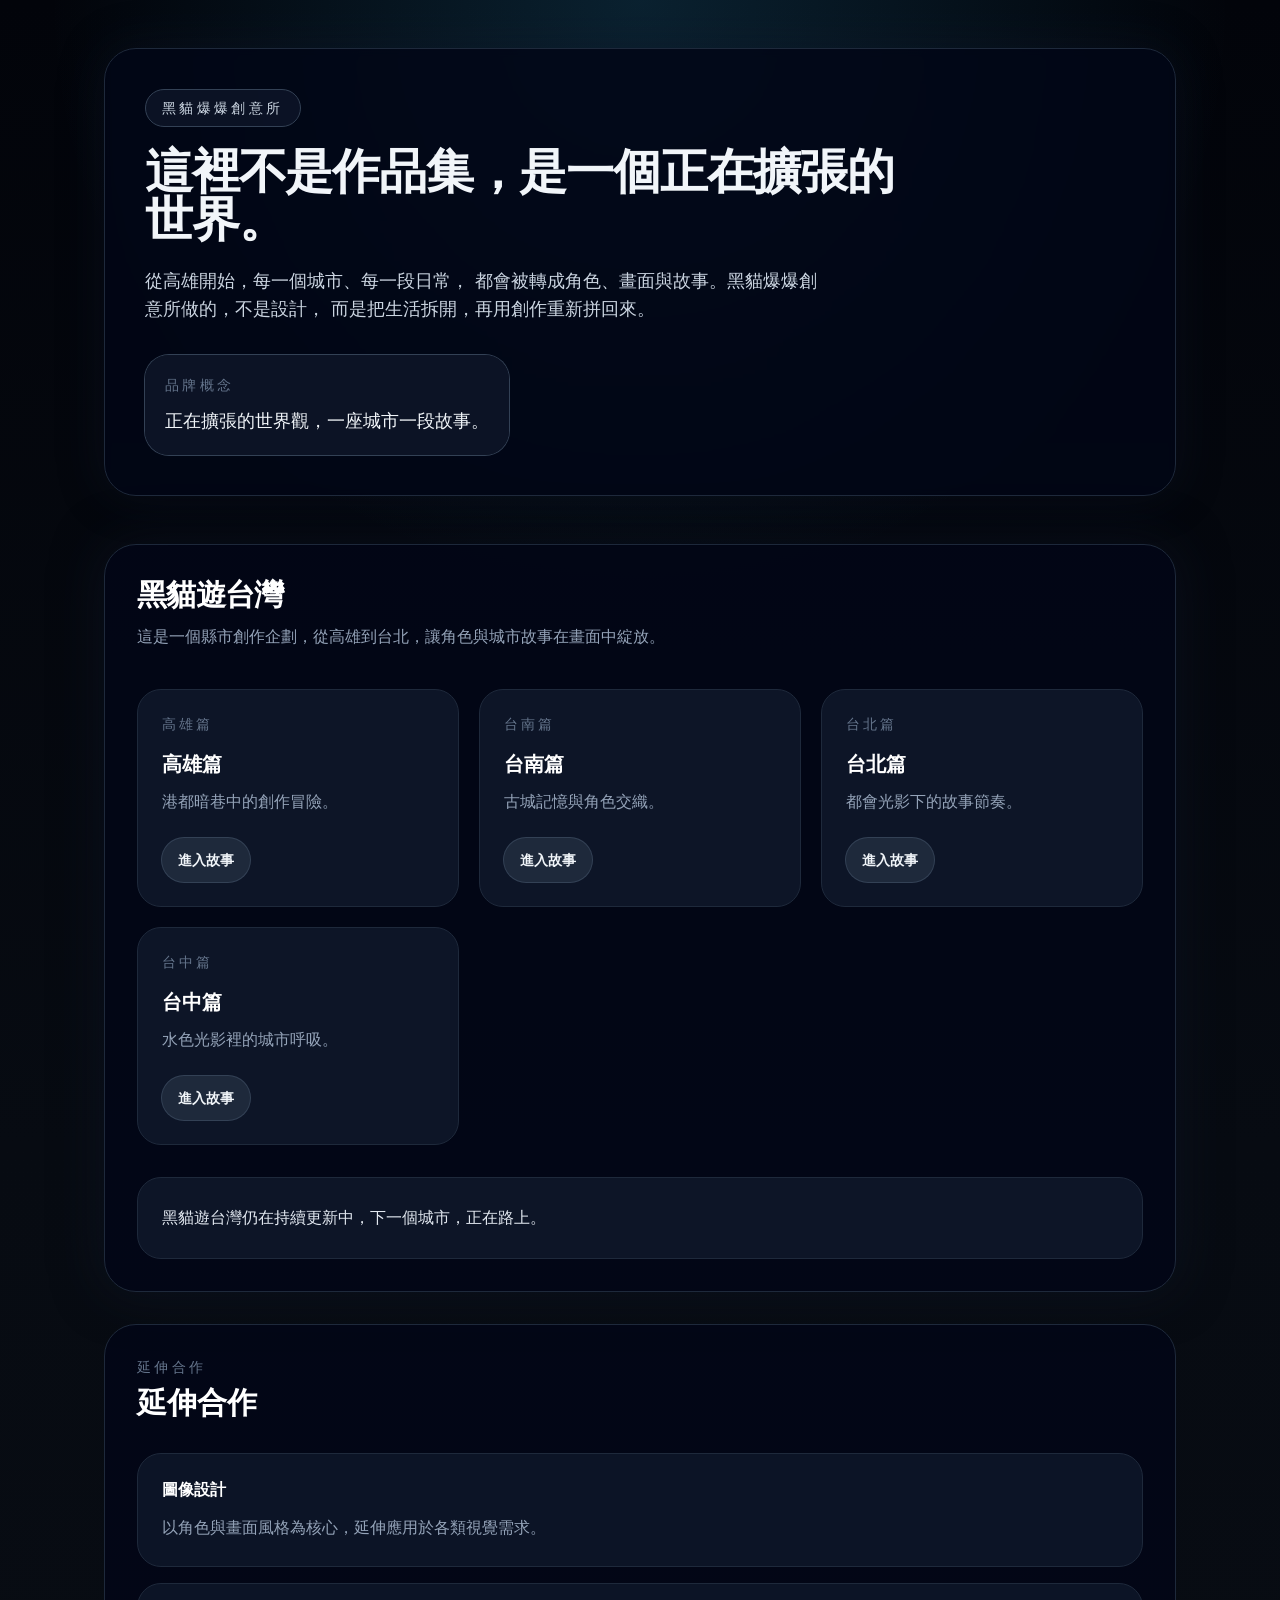
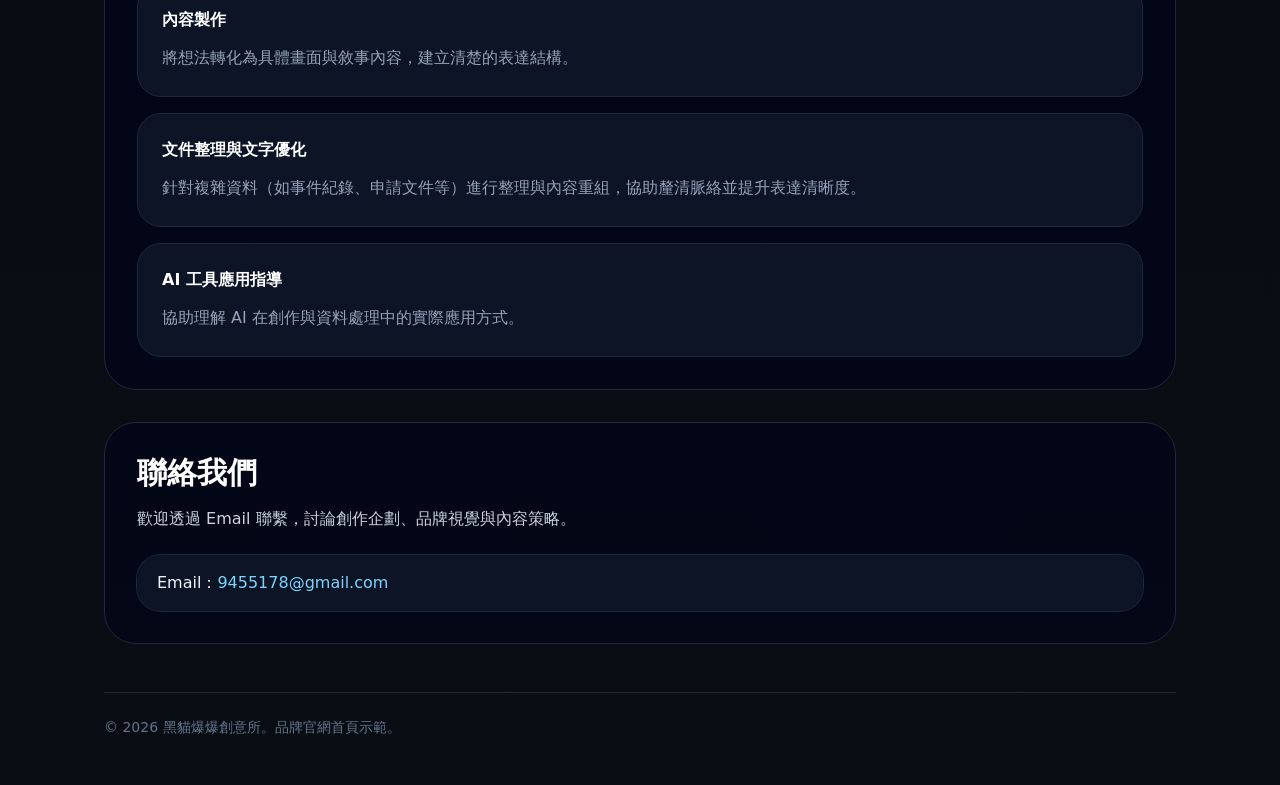
==== index.html @ b93a7f04 "Add files via upload" ====
<!DOCTYPE html><html lang="zh-Hant"><head><meta charSet="utf-8"/><meta name="viewport" content="width=device-width, initial-scale=1"/><link rel="stylesheet" href="/_next/static/chunks/0ufzuebz94l1w.css" data-precedence="next"/><link rel="preload" as="script" fetchPriority="low" href="/_next/static/chunks/16i90eio_ss7o.js"/><script src="/_next/static/chunks/0dgq26a5_oy.a.js" async=""></script><script src="/_next/static/chunks/10~x95jhs6ns3.js" async=""></script><script src="/_next/static/chunks/0174xh3wfsjm1.js" async=""></script><script src="/_next/static/chunks/turbopack-0we3o9y61aled.js" async=""></script><script src="/_next/static/chunks/01xlw8hd842-c.js" async=""></script><script src="/_next/static/chunks/0d3shmwh5_nmn.js" async=""></script><title>黑貓爆爆創意所 官網</title><meta name="description" content="黑貓爆爆創意所品牌首頁，專注創作、角色、故事與城市內容。"/><script src="/_next/static/chunks/03~yq9q893hmn.js" noModule=""></script></head><body><div hidden=""><!--$--><!--/$--></div><main class="min-h-screen bg-[radial-gradient(circle_at_top,_rgba(56,189,248,0.16),_transparent_24%),_linear-gradient(180deg,#02040a_0%,#070b12_48%,#090d14_100%)] text-slate-100"><div class="mx-auto max-w-6xl px-6 py-12 sm:px-8 lg:px-10"><header class="rounded-[2rem] border border-slate-800 bg-slate-950/85 p-10 shadow-glow shadow-slate-900/40 backdrop-blur-sm"><div class="max-w-3xl"><p class="mb-5 inline-flex rounded-full border border-slate-700 bg-slate-900/75 px-4 py-2 text-sm uppercase tracking-[0.24em] text-slate-300">黑貓爆爆創意所</p><h1 class="text-4xl font-semibold tracking-tight text-slate-100 sm:text-5xl">這裡不是作品集，是一個正在擴張的世界。</h1><p class="mt-6 max-w-2xl text-slate-300 leading-8 sm:text-lg">從高雄開始，每一個城市、每一段日常， 都會被轉成角色、畫面與故事。黑貓爆爆創意所做的，不是設計， 而是把生活拆開，再用創作重新拼回來。</p><div class="mt-8 flex flex-col gap-4 sm:flex-row sm:items-center"><div class="rounded-3xl bg-slate-900/80 p-5 ring-1 ring-slate-700"><p class="text-sm uppercase tracking-[0.24em] text-slate-500">品牌概念</p><p class="mt-3 text-slate-100 text-lg">正在擴張的世界觀，一座城市一段故事。</p></div></div></div></header><section class="mt-12 space-y-8"><div class="rounded-[2rem] border border-slate-800 bg-slate-950/80 p-8 shadow-[0_0_50px_rgba(15,23,42,0.5)]"><div class="flex flex-col gap-4 sm:flex-row sm:items-end sm:justify-between"><div><h2 class="text-3xl font-semibold tracking-tight text-white">黑貓遊台灣</h2><p class="mt-3 max-w-2xl text-slate-400">這是一個縣市創作企劃，從高雄到台北，讓角色與城市故事在畫面中綻放。</p></div></div><div class="mt-10 grid gap-5 md:grid-cols-3"><article class="rounded-3xl border border-slate-800 bg-slate-900/90 p-6 transition hover:border-sky-400/40 hover:bg-slate-900"><p class="text-sm uppercase tracking-[0.2em] text-slate-500">高雄篇</p><h3 class="mt-4 text-xl font-semibold text-white">高雄篇</h3><p class="mt-3 text-slate-400">港都暗巷中的創作冒險。</p><a href="/city/kaohsiung" class="mt-6 inline-flex rounded-full bg-slate-800 px-4 py-3 text-sm font-semibold text-slate-100 ring-1 ring-slate-700 transition hover:bg-slate-700 hover:text-white">進入故事</a></article><article class="rounded-3xl border border-slate-800 bg-slate-900/90 p-6 transition hover:border-sky-400/40 hover:bg-slate-900"><p class="text-sm uppercase tracking-[0.2em] text-slate-500">台南篇</p><h3 class="mt-4 text-xl font-semibold text-white">台南篇</h3><p class="mt-3 text-slate-400">古城記憶與角色交織。</p><a href="/city/tainan" class="mt-6 inline-flex rounded-full bg-slate-800 px-4 py-3 text-sm font-semibold text-slate-100 ring-1 ring-slate-700 transition hover:bg-slate-700 hover:text-white">進入故事</a></article><article class="rounded-3xl border border-slate-800 bg-slate-900/90 p-6 transition hover:border-sky-400/40 hover:bg-slate-900"><p class="text-sm uppercase tracking-[0.2em] text-slate-500">台北篇</p><h3 class="mt-4 text-xl font-semibold text-white">台北篇</h3><p class="mt-3 text-slate-400">都會光影下的故事節奏。</p><a href="/city/taipei" class="mt-6 inline-flex rounded-full bg-slate-800 px-4 py-3 text-sm font-semibold text-slate-100 ring-1 ring-slate-700 transition hover:bg-slate-700 hover:text-white">進入故事</a></article><article class="rounded-3xl border border-slate-800 bg-slate-900/90 p-6 transition hover:border-sky-400/40 hover:bg-slate-900"><p class="text-sm uppercase tracking-[0.2em] text-slate-500">台中篇</p><h3 class="mt-4 text-xl font-semibold text-white">台中篇</h3><p class="mt-3 text-slate-400">水色光影裡的城市呼吸。</p><a href="/city/taichung" class="mt-6 inline-flex rounded-full bg-slate-800 px-4 py-3 text-sm font-semibold text-slate-100 ring-1 ring-slate-700 transition hover:bg-slate-700 hover:text-white">進入故事</a></article></div><div class="mt-8 rounded-3xl border border-slate-800 bg-slate-900/90 p-6 text-slate-200"><p class="text-base leading-8">黑貓遊台灣仍在持續更新中，下一個城市，正在路上。</p></div></div><div class="rounded-[2rem] border border-slate-800 bg-slate-950/80 p-8"><div class="flex flex-col gap-5 sm:flex-row sm:items-center sm:justify-between"><div><p class="text-sm uppercase tracking-[0.24em] text-slate-500">延伸合作</p><h2 class="mt-2 text-3xl font-semibold text-white">延伸合作</h2></div></div><div class="mt-8 grid gap-4"><div class="rounded-3xl border border-slate-800 bg-slate-900/85 p-6 text-slate-200"><p class="font-semibold text-white">圖像設計</p><p class="mt-3 text-slate-400 leading-7">以角色與畫面風格為核心，延伸應用於各類視覺需求。</p></div><div class="rounded-3xl border border-slate-800 bg-slate-900/85 p-6 text-slate-200"><p class="font-semibold text-white">內容製作</p><p class="mt-3 text-slate-400 leading-7">將想法轉化為具體畫面與敘事內容，建立清楚的表達結構。</p></div><div class="rounded-3xl border border-slate-800 bg-slate-900/85 p-6 text-slate-200"><p class="font-semibold text-white">文件整理與文字優化</p><p class="mt-3 text-slate-400 leading-7">針對複雜資料（如事件紀錄、申請文件等）進行整理與內容重組，協助釐清脈絡並提升表達清晰度。</p></div><div class="rounded-3xl border border-slate-800 bg-slate-900/85 p-6 text-slate-200"><p class="font-semibold text-white">AI 工具應用指導</p><p class="mt-3 text-slate-400 leading-7">協助理解 AI 在創作與資料處理中的實際應用方式。</p></div></div></div><section class="rounded-[2rem] border border-slate-800 bg-slate-950/80 p-8"><h2 class="text-3xl font-semibold text-white">聯絡我們</h2><p class="mt-4 max-w-2xl text-slate-300">歡迎透過 Email 聯繫，討論創作企劃、品牌視覺與內容策略。</p><p class="mt-6 rounded-3xl bg-slate-900/85 px-5 py-4 text-slate-100 ring-1 ring-slate-800">Email：<a href="mailto:9455178@gmail.com" class="text-sky-300 hover:text-sky-200">9455178@gmail.com</a></p></section></section><footer class="mt-12 border-t border-slate-800 pt-6 text-sm text-slate-500">© 2026 黑貓爆爆創意所。品牌官網首頁示範。</footer></div></main><!--$--><!--/$--><script src="/_next/static/chunks/16i90eio_ss7o.js" id="_R_" async=""></script><script>(self.__next_f=self.__next_f||[]).push([0])</script><script>self.__next_f.push([1,"1:\"$Sreact.fragment\"\n2:I[39756,[\"/_next/static/chunks/01xlw8hd842-c.js\",\"/_next/static/chunks/0d3shmwh5_nmn.js\"],\"default\"]\n3:I[37457,[\"/_next/static/chunks/01xlw8hd842-c.js\",\"/_next/static/chunks/0d3shmwh5_nmn.js\"],\"default\"]\ne:I[68027,[\"/_next/static/chunks/01xlw8hd842-c.js\",\"/_next/static/chunks/0d3shmwh5_nmn.js\"],\"default\",1]\n:HL[\"/_next/static/chunks/0ufzuebz94l1w.css\",\"style\"]\n"])</script><script>self.__next_f.push([1,"0:{\"P\":null,\"c\":[\"\",\"\"],\"q\":\"\",\"i\":false,\"f\":[[[\"\",{\"children\":[\"__PAGE__\",{}]},\"$undefined\",\"$undefined\",16],[[\"$\",\"$1\",\"c\",{\"children\":[[[\"$\",\"link\",\"0\",{\"rel\":\"stylesheet\",\"href\":\"/_next/static/chunks/0ufzuebz94l1w.css\",\"precedence\":\"next\",\"crossOrigin\":\"$undefined\",\"nonce\":\"$undefined\"}],[\"$\",\"script\",\"script-0\",{\"src\":\"/_next/static/chunks/01xlw8hd842-c.js\",\"async\":true,\"nonce\":\"$undefined\"}],[\"$\",\"script\",\"script-1\",{\"src\":\"/_next/static/chunks/0d3shmwh5_nmn.js\",\"async\":true,\"nonce\":\"$undefined\"}]],[\"$\",\"html\",null,{\"lang\":\"zh-Hant\",\"children\":[\"$\",\"body\",null,{\"children\":[\"$\",\"$L2\",null,{\"parallelRouterKey\":\"children\",\"error\":\"$undefined\",\"errorStyles\":\"$undefined\",\"errorScripts\":\"$undefined\",\"template\":[\"$\",\"$L3\",null,{}],\"templateStyles\":\"$undefined\",\"templateScripts\":\"$undefined\",\"notFound\":[[[\"$\",\"title\",null,{\"children\":\"404: This page could not be found.\"}],[\"$\",\"div\",null,{\"style\":{\"fontFamily\":\"system-ui,\\\"Segoe UI\\\",Roboto,Helvetica,Arial,sans-serif,\\\"Apple Color Emoji\\\",\\\"Segoe UI Emoji\\\"\",\"height\":\"100vh\",\"textAlign\":\"center\",\"display\":\"flex\",\"flexDirection\":\"column\",\"alignItems\":\"center\",\"justifyContent\":\"center\"},\"children\":[\"$\",\"div\",null,{\"children\":[[\"$\",\"style\",null,{\"dangerouslySetInnerHTML\":{\"__html\":\"body{color:#000;background:#fff;margin:0}.next-error-h1{border-right:1px solid rgba(0,0,0,.3)}@media (prefers-color-scheme:dark){body{color:#fff;background:#000}.next-error-h1{border-right:1px solid rgba(255,255,255,.3)}}\"}}],[\"$\",\"h1\",null,{\"className\":\"next-error-h1\",\"style\":{\"display\":\"inline-block\",\"margin\":\"0 20px 0 0\",\"padding\":\"0 23px 0 0\",\"fontSize\":24,\"fontWeight\":500,\"verticalAlign\":\"top\",\"lineHeight\":\"49px\"},\"children\":404}],[\"$\",\"div\",null,{\"style\":{\"display\":\"inline-block\"},\"children\":[\"$\",\"h2\",null,{\"style\":{\"fontSize\":14,\"fontWeight\":400,\"lineHeight\":\"49px\",\"margin\":0},\"children\":\"This page could not be found.\"}]}]]}]}]],[]],\"forbidden\":\"$undefined\",\"unauthorized\":\"$undefined\"}]}]}]]}],{\"children\":[[\"$\",\"$1\",\"c\",{\"children\":[[\"$\",\"main\",null,{\"className\":\"min-h-screen bg-[radial-gradient(circle_at_top,_rgba(56,189,248,0.16),_transparent_24%),_linear-gradient(180deg,#02040a_0%,#070b12_48%,#090d14_100%)] text-slate-100\",\"children\":[\"$\",\"div\",null,{\"className\":\"mx-auto max-w-6xl px-6 py-12 sm:px-8 lg:px-10\",\"children\":[[\"$\",\"header\",null,{\"className\":\"rounded-[2rem] border border-slate-800 bg-slate-950/85 p-10 shadow-glow shadow-slate-900/40 backdrop-blur-sm\",\"children\":[\"$\",\"div\",null,{\"className\":\"max-w-3xl\",\"children\":[[\"$\",\"p\",null,{\"className\":\"mb-5 inline-flex rounded-full border border-slate-700 bg-slate-900/75 px-4 py-2 text-sm uppercase tracking-[0.24em] text-slate-300\",\"children\":\"黑貓爆爆創意所\"}],[\"$\",\"h1\",null,{\"className\":\"text-4xl font-semibold tracking-tight text-slate-100 sm:text-5xl\",\"children\":\"這裡不是作品集，是一個正在擴張的世界。\"}],[\"$\",\"p\",null,{\"className\":\"mt-6 max-w-2xl text-slate-300 leading-8 sm:text-lg\",\"children\":\"從高雄開始，每一個城市、每一段日常， 都會被轉成角色、畫面與故事。黑貓爆爆創意所做的，不是設計， 而是把生活拆開，再用創作重新拼回來。\"}],[\"$\",\"div\",null,{\"className\":\"mt-8 flex flex-col gap-4 sm:flex-row sm:items-center\",\"children\":[\"$\",\"div\",null,{\"className\":\"rounded-3xl bg-slate-900/80 p-5 ring-1 ring-slate-700\",\"children\":[[\"$\",\"p\",null,{\"className\":\"text-sm uppercase tracking-[0.24em] text-slate-500\",\"children\":\"品牌概念\"}],[\"$\",\"p\",null,{\"className\":\"mt-3 text-slate-100 text-lg\",\"children\":\"正在擴張的世界觀，一座城市一段故事。\"}]]}]}]]}]}],[\"$\",\"section\",null,{\"className\":\"mt-12 space-y-8\",\"children\":[[\"$\",\"div\",null,{\"className\":\"rounded-[2rem] border border-slate-800 bg-slate-950/80 p-8 shadow-[0_0_50px_rgba(15,23,42,0.5)]\",\"children\":[[\"$\",\"div\",null,{\"className\":\"flex flex-col gap-4 sm:flex-row sm:items-end sm:justify-between\",\"children\":[\"$\",\"div\",null,{\"children\":[[\"$\",\"h2\",null,{\"className\":\"text-3xl font-semibold tracking-tight text-white\",\"children\":\"黑貓遊台灣\"}],[\"$\",\"p\",null,{\"className\":\"mt-3 max-w-2xl text-slate-400\",\"children\":\"這是一個縣市創作企劃，從高雄到台北，讓角色與城市故事在畫面中綻放。\"}]]}]}],[\"$\",\"div\",null,{\"className\":\"mt-10 grid gap-5 md:grid-cols-3\",\"children\":[[\"$\",\"article\",\"高雄篇\",{\"className\":\"rounded-3xl border border-slate-800 bg-slate-900/90 p-6 transition hover:border-sky-400/40 hover:bg-slate-900\",\"children\":[[\"$\",\"p\",null,{\"className\":\"text-sm uppercase tracking-[0.2em] text-slate-500\",\"children\":\"高雄篇\"}],[\"$\",\"h3\",null,{\"className\":\"mt-4 text-xl font-semibold text-white\",\"children\":\"高雄篇\"}],[\"$\",\"p\",null,{\"className\":\"mt-3 text-slate-400\",\"children\":\"港都暗巷中的創作冒險。\"}],\"$L4\"]}],\"$L5\",\"$L6\",\"$L7\"]}],\"$L8\"]}],\"$L9\",\"$La\"]}],\"$Lb\"]}]}],null,\"$Lc\"]}],{},null,false,null]},null,false,null],\"$Ld\",false]],\"m\":\"$undefined\",\"G\":[\"$e\",[\"$Lf\"]],\"S\":true,\"h\":null,\"s\":\"$undefined\",\"l\":\"$undefined\",\"p\":\"$undefined\",\"d\":\"$undefined\",\"b\":\"AlTSBiGaIXcFZ89Tr7Q_d\"}\n"])</script><script>self.__next_f.push([1,"10:I[97367,[\"/_next/static/chunks/01xlw8hd842-c.js\",\"/_next/static/chunks/0d3shmwh5_nmn.js\"],\"OutletBoundary\"]\n11:\"$Sreact.suspense\"\n13:I[97367,[\"/_next/static/chunks/01xlw8hd842-c.js\",\"/_next/static/chunks/0d3shmwh5_nmn.js\"],\"ViewportBoundary\"]\n15:I[97367,[\"/_next/static/chunks/01xlw8hd842-c.js\",\"/_next/static/chunks/0d3shmwh5_nmn.js\"],\"MetadataBoundary\"]\n4:[\"$\",\"a\",null,{\"href\":\"/city/kaohsiung\",\"className\":\"mt-6 inline-flex rounded-full bg-slate-800 px-4 py-3 text-sm font-semibold text-slate-100 ring-1 ring-slate-700 transition hover:bg-slate-700 hover:text-white\",\"children\":\"進入故事\"}]\n5:[\"$\",\"article\",\"台南篇\",{\"className\":\"rounded-3xl border border-slate-800 bg-slate-900/90 p-6 transition hover:border-sky-400/40 hover:bg-slate-900\",\"children\":[[\"$\",\"p\",null,{\"className\":\"text-sm uppercase tracking-[0.2em] text-slate-500\",\"children\":\"台南篇\"}],[\"$\",\"h3\",null,{\"className\":\"mt-4 text-xl font-semibold text-white\",\"children\":\"台南篇\"}],[\"$\",\"p\",null,{\"className\":\"mt-3 text-slate-400\",\"children\":\"古城記憶與角色交織。\"}],[\"$\",\"a\",null,{\"href\":\"/city/tainan\",\"className\":\"mt-6 inline-flex rounded-full bg-slate-800 px-4 py-3 text-sm font-semibold text-slate-100 ring-1 ring-slate-700 transition hover:bg-slate-700 hover:text-white\",\"children\":\"進入故事\"}]]}]\n6:[\"$\",\"article\",\"台北篇\",{\"className\":\"rounded-3xl border border-slate-800 bg-slate-900/90 p-6 transition hover:border-sky-400/40 hover:bg-slate-900\",\"children\":[[\"$\",\"p\",null,{\"className\":\"text-sm uppercase tracking-[0.2em] text-slate-500\",\"children\":\"台北篇\"}],[\"$\",\"h3\",null,{\"className\":\"mt-4 text-xl font-semibold text-white\",\"children\":\"台北篇\"}],[\"$\",\"p\",null,{\"className\":\"mt-3 text-slate-400\",\"children\":\"都會光影下的故事節奏。\"}],[\"$\",\"a\",null,{\"href\":\"/city/taipei\",\"className\":\"mt-6 inline-flex rounded-full bg-slate-800 px-4 py-3 text-sm font-semibold text-slate-100 ring-1 ring-slate-700 transition hover:bg-slate-700 hover:text-white\",\"children\":\"進入故事\"}]]}]\n7:[\"$\",\"article\",\"台中篇\",{\"className\":\"rounded-3xl border border-slate-800 bg-slate-900/90 p-6 transition hover:border-sky-400/40 hover:bg-slate-900\",\"children\":[[\"$\",\"p\",null,{\"className\":\"text-sm uppercase tracking-[0.2em] text-slate-500\",\"children\":\"台中篇\"}],[\"$\",\"h3\",null,{\"className\":\"mt-4 text-xl font-semibold text-white\",\"children\":\"台中篇\"}],[\"$\",\"p\",null,{\"className\":\"mt-3 text-slate-400\",\"children\":\"水色光影裡的城市呼吸。\"}],[\"$\",\"a\",null,{\"href\":\"/city/taichung\",\"className\":\"mt-6 inline-flex rounded-full bg-slate-800 px-4 py-3 text-sm font-semibold text-slate-100 ring-1 ring-slate-700 transition hover:bg-slate-700 hover:text-white\",\"children\":\"進入故事\"}]]}]\n8:[\"$\",\"div\",null,{\"className\":\"mt-8 rounded-3xl border border-slate-800 bg-slate-900/90 p-6 text-slate-200\",\"children\":[\"$\",\"p\",null,{\"className\":\"text-base leading-8\",\"children\":\"黑貓遊台灣仍在持續更新中，下一個城市，正在路上。\"}]}]\n"])</script><script>self.__next_f.push([1,"9:[\"$\",\"div\",null,{\"className\":\"rounded-[2rem] border border-slate-800 bg-slate-950/80 p-8\",\"children\":[[\"$\",\"div\",null,{\"className\":\"flex flex-col gap-5 sm:flex-row sm:items-center sm:justify-between\",\"children\":[\"$\",\"div\",null,{\"children\":[[\"$\",\"p\",null,{\"className\":\"text-sm uppercase tracking-[0.24em] text-slate-500\",\"children\":\"延伸合作\"}],[\"$\",\"h2\",null,{\"className\":\"mt-2 text-3xl font-semibold text-white\",\"children\":\"延伸合作\"}]]}]}],[\"$\",\"div\",null,{\"className\":\"mt-8 grid gap-4\",\"children\":[[\"$\",\"div\",null,{\"className\":\"rounded-3xl border border-slate-800 bg-slate-900/85 p-6 text-slate-200\",\"children\":[[\"$\",\"p\",null,{\"className\":\"font-semibold text-white\",\"children\":\"圖像設計\"}],[\"$\",\"p\",null,{\"className\":\"mt-3 text-slate-400 leading-7\",\"children\":\"以角色與畫面風格為核心，延伸應用於各類視覺需求。\"}]]}],[\"$\",\"div\",null,{\"className\":\"rounded-3xl border border-slate-800 bg-slate-900/85 p-6 text-slate-200\",\"children\":[[\"$\",\"p\",null,{\"className\":\"font-semibold text-white\",\"children\":\"內容製作\"}],[\"$\",\"p\",null,{\"className\":\"mt-3 text-slate-400 leading-7\",\"children\":\"將想法轉化為具體畫面與敘事內容，建立清楚的表達結構。\"}]]}],[\"$\",\"div\",null,{\"className\":\"rounded-3xl border border-slate-800 bg-slate-900/85 p-6 text-slate-200\",\"children\":[[\"$\",\"p\",null,{\"className\":\"font-semibold text-white\",\"children\":\"文件整理與文字優化\"}],[\"$\",\"p\",null,{\"className\":\"mt-3 text-slate-400 leading-7\",\"children\":\"針對複雜資料（如事件紀錄、申請文件等）進行整理與內容重組，協助釐清脈絡並提升表達清晰度。\"}]]}],[\"$\",\"div\",null,{\"className\":\"rounded-3xl border border-slate-800 bg-slate-900/85 p-6 text-slate-200\",\"children\":[[\"$\",\"p\",null,{\"className\":\"font-semibold text-white\",\"children\":\"AI 工具應用指導\"}],[\"$\",\"p\",null,{\"className\":\"mt-3 text-slate-400 leading-7\",\"children\":\"協助理解 AI 在創作與資料處理中的實際應用方式。\"}]]}]]}]]}]\n"])</script><script>self.__next_f.push([1,"a:[\"$\",\"section\",null,{\"className\":\"rounded-[2rem] border border-slate-800 bg-slate-950/80 p-8\",\"children\":[[\"$\",\"h2\",null,{\"className\":\"text-3xl font-semibold text-white\",\"children\":\"聯絡我們\"}],[\"$\",\"p\",null,{\"className\":\"mt-4 max-w-2xl text-slate-300\",\"children\":\"歡迎透過 Email 聯繫，討論創作企劃、品牌視覺與內容策略。\"}],[\"$\",\"p\",null,{\"className\":\"mt-6 rounded-3xl bg-slate-900/85 px-5 py-4 text-slate-100 ring-1 ring-slate-800\",\"children\":[\"Email：\",[\"$\",\"a\",null,{\"href\":\"mailto:9455178@gmail.com\",\"className\":\"text-sky-300 hover:text-sky-200\",\"children\":\"9455178@gmail.com\"}]]}]]}]\nb:[\"$\",\"footer\",null,{\"className\":\"mt-12 border-t border-slate-800 pt-6 text-sm text-slate-500\",\"children\":\"© 2026 黑貓爆爆創意所。品牌官網首頁示範。\"}]\nc:[\"$\",\"$L10\",null,{\"children\":[\"$\",\"$11\",null,{\"name\":\"Next.MetadataOutlet\",\"children\":\"$@12\"}]}]\nd:[\"$\",\"$1\",\"h\",{\"children\":[null,[\"$\",\"$L13\",null,{\"children\":\"$L14\"}],[\"$\",\"div\",null,{\"hidden\":true,\"children\":[\"$\",\"$L15\",null,{\"children\":[\"$\",\"$11\",null,{\"name\":\"Next.Metadata\",\"children\":\"$L16\"}]}]}],null]}]\nf:[\"$\",\"link\",\"0\",{\"rel\":\"stylesheet\",\"href\":\"/_next/static/chunks/0ufzuebz94l1w.css\",\"precedence\":\"next\",\"crossOrigin\":\"$undefined\",\"nonce\":\"$undefined\"}]\n"])</script><script>self.__next_f.push([1,"14:[[\"$\",\"meta\",\"0\",{\"charSet\":\"utf-8\"}],[\"$\",\"meta\",\"1\",{\"name\":\"viewport\",\"content\":\"width=device-width, initial-scale=1\"}]]\n"])</script><script>self.__next_f.push([1,"12:null\n16:[[\"$\",\"title\",\"0\",{\"children\":\"黑貓爆爆創意所 官網\"}],[\"$\",\"meta\",\"1\",{\"name\":\"description\",\"content\":\"黑貓爆爆創意所品牌首頁，專注創作、角色、故事與城市內容。\"}]]\n"])</script></body></html>
---- _next/static/chunks/0ufzuebz94l1w.css ----
*,:before,:after{box-sizing:border-box;border:0 solid #e5e7eb}:before,:after{--tw-content:""}html,:host{-webkit-text-size-adjust:100%;tab-size:4;font-feature-settings:normal;font-variation-settings:normal;-webkit-tap-highlight-color:transparent;font-family:ui-sans-serif,system-ui,sans-serif,Apple Color Emoji,Segoe UI Emoji,Segoe UI Symbol,Noto Color Emoji;line-height:1.5}body{line-height:inherit;margin:0}hr{height:0;color:inherit;border-top-width:1px}abbr:where([title]){-webkit-text-decoration:underline dotted;text-decoration:underline dotted}h1,h2,h3,h4,h5,h6{font-size:inherit;font-weight:inherit}a{color:inherit;-webkit-text-decoration:inherit;text-decoration:inherit}b,strong{font-weight:bolder}code,kbd,samp,pre{font-feature-settings:normal;font-variation-settings:normal;font-family:ui-monospace,SFMono-Regular,Menlo,Monaco,Consolas,Liberation Mono,Courier New,monospace;font-size:1em}small{font-size:80%}sub,sup{vertical-align:baseline;font-size:75%;line-height:0;position:relative}sub{bottom:-.25em}sup{top:-.5em}table{text-indent:0;border-color:inherit;border-collapse:collapse}button,input,optgroup,select,textarea{font-feature-settings:inherit;font-variation-settings:inherit;font-family:inherit;font-size:100%;font-weight:inherit;line-height:inherit;letter-spacing:inherit;color:inherit;margin:0;padding:0}button,select{text-transform:none}button,input:where([type=button]),input:where([type=reset]),input:where([type=submit]){-webkit-appearance:button;background-color:#0000;background-image:none}:-moz-focusring{outline:auto}:-moz-ui-invalid{box-shadow:none}progress{vertical-align:baseline}::-webkit-inner-spin-button{height:auto}::-webkit-outer-spin-button{height:auto}[type=search]{-webkit-appearance:textfield;outline-offset:-2px}::-webkit-search-decoration{-webkit-appearance:none}::-webkit-file-upload-button{-webkit-appearance:button;font:inherit}summary{display:list-item}blockquote,dl,dd,h1,h2,h3,h4,h5,h6,hr,figure,p,pre{margin:0}fieldset{margin:0;padding:0}legend{padding:0}ol,ul,menu{margin:0;padding:0;list-style:none}dialog{padding:0}textarea{resize:vertical}input::-moz-placeholder{opacity:1;color:#9ca3af}textarea::-moz-placeholder{opacity:1;color:#9ca3af}input::placeholder,textarea::placeholder{opacity:1;color:#9ca3af}button,[role=button]{cursor:pointer}:disabled{cursor:default}img,svg,video,canvas,audio,iframe,embed,object{vertical-align:middle;display:block}img,video{max-width:100%;height:auto}[hidden]{display:none}*,:before,:after,::backdrop{--tw-border-spacing-x:0;--tw-border-spacing-y:0;--tw-translate-x:0;--tw-translate-y:0;--tw-rotate:0;--tw-skew-x:0;--tw-skew-y:0;--tw-scale-x:1;--tw-scale-y:1;--tw-pan-x: ;--tw-pan-y: ;--tw-pinch-zoom: ;--tw-scroll-snap-strictness:proximity;--tw-gradient-from-position: ;--tw-gradient-via-position: ;--tw-gradient-to-position: ;--tw-ordinal: ;--tw-slashed-zero: ;--tw-numeric-figure: ;--tw-numeric-spacing: ;--tw-numeric-fraction: ;--tw-ring-inset: ;--tw-ring-offset-width:0px;--tw-ring-offset-color:#fff;--tw-ring-color:#3b82f680;--tw-ring-offset-shadow:0 0 #0000;--tw-ring-shadow:0 0 #0000;--tw-shadow:0 0 #0000;--tw-shadow-colored:0 0 #0000;--tw-blur: ;--tw-brightness: ;--tw-contrast: ;--tw-grayscale: ;--tw-hue-rotate: ;--tw-invert: ;--tw-saturate: ;--tw-sepia: ;--tw-drop-shadow: ;--tw-backdrop-blur: ;--tw-backdrop-brightness: ;--tw-backdrop-contrast: ;--tw-backdrop-grayscale: ;--tw-backdrop-hue-rotate: ;--tw-backdrop-invert: ;--tw-backdrop-opacity: ;--tw-backdrop-saturate: ;--tw-backdrop-sepia: ;--tw-contain-size: ;--tw-contain-layout: ;--tw-contain-paint: ;--tw-contain-style: }.absolute{position:absolute}.relative{position:relative}.inset-0{inset:0}.order-2{order:2}.mx-auto{margin-left:auto;margin-right:auto}.mb-5{margin-bottom:1.25rem}.mt-10{margin-top:2.5rem}.mt-12{margin-top:3rem}.mt-2{margin-top:.5rem}.mt-3{margin-top:.75rem}.mt-4{margin-top:1rem}.mt-6{margin-top:1.5rem}.mt-8{margin-top:2rem}.flex{display:flex}.inline-flex{display:inline-flex}.grid{display:grid}.aspect-\[4\/5\]{aspect-ratio:4/5}.h-full{height:100%}.min-h-\[320px\]{min-height:320px}.min-h-screen{min-height:100vh}.w-full{width:100%}.max-w-2xl{max-width:42rem}.max-w-3xl{max-width:48rem}.max-w-6xl{max-width:72rem}.max-w-7xl{max-width:80rem}.grid-cols-1{grid-template-columns:repeat(1,minmax(0,1fr))}.flex-col{flex-direction:column}.items-center{align-items:center}.justify-center{justify-content:center}.gap-10{gap:2.5rem}.gap-3{gap:.75rem}.gap-4{gap:1rem}.gap-5{gap:1.25rem}.gap-8{gap:2rem}.space-y-10>:not([hidden])~:not([hidden]){--tw-space-y-reverse:0;margin-top:calc(2.5rem * calc(1 - var(--tw-space-y-reverse)));margin-bottom:calc(2.5rem * var(--tw-space-y-reverse))}.space-y-4>:not([hidden])~:not([hidden]){--tw-space-y-reverse:0;margin-top:calc(1rem * calc(1 - var(--tw-space-y-reverse)));margin-bottom:calc(1rem * var(--tw-space-y-reverse))}.space-y-6>:not([hidden])~:not([hidden]){--tw-space-y-reverse:0;margin-top:calc(1.5rem * calc(1 - var(--tw-space-y-reverse)));margin-bottom:calc(1.5rem * var(--tw-space-y-reverse))}.space-y-8>:not([hidden])~:not([hidden]){--tw-space-y-reverse:0;margin-top:calc(2rem * calc(1 - var(--tw-space-y-reverse)));margin-bottom:calc(2rem * var(--tw-space-y-reverse))}.overflow-hidden{overflow:hidden}.whitespace-pre-line{white-space:pre-line}.break-words{overflow-wrap:break-word}.rounded-3xl{border-radius:1.5rem}.rounded-\[2rem\]{border-radius:2rem}.rounded-\[32px\]{border-radius:32px}.rounded-full{border-radius:9999px}.border{border-width:1px}.border-t{border-top-width:1px}.border-slate-700{--tw-border-opacity:1;border-color:rgb(51 65 85/var(--tw-border-opacity))}.border-slate-800{--tw-border-opacity:1;border-color:rgb(30 41 59/var(--tw-border-opacity))}.bg-\[\#02040a\]{--tw-bg-opacity:1;background-color:rgb(2 4 10/var(--tw-bg-opacity))}.bg-slate-800{--tw-bg-opacity:1;background-color:rgb(30 41 59/var(--tw-bg-opacity))}.bg-slate-900{--tw-bg-opacity:1;background-color:rgb(15 23 42/var(--tw-bg-opacity))}.bg-slate-900\/75{background-color:#0f172abf}.bg-slate-900\/80{background-color:#0f172acc}.bg-slate-900\/85{background-color:#0f172ad9}.bg-slate-900\/90{background-color:#0f172ae6}.bg-slate-950\/80{background-color:#020617cc}.bg-slate-950\/85{background-color:#020617d9}.bg-\[radial-gradient\(circle_at_top\,_rgba\(56\,189\,248\,0\.16\)\,_transparent_24\%\)\,_linear-gradient\(180deg\,\#02040a_0\%\,\#070b12_48\%\,\#090d14_100\%\)\]{background-image:radial-gradient(circle at top,#38bdf829,#0000 24%),linear-gradient(#02040a 0%,#070b12 48%,#090d14 100%)}.object-cover{-o-object-fit:cover;object-fit:cover}.object-center{-o-object-position:center;object-position:center}.p-10{padding:2.5rem}.p-5{padding:1.25rem}.p-6{padding:1.5rem}.p-8{padding:2rem}.px-4{padding-left:1rem;padding-right:1rem}.px-5{padding-left:1.25rem;padding-right:1.25rem}.px-6{padding-left:1.5rem;padding-right:1.5rem}.py-10{padding-top:2.5rem;padding-bottom:2.5rem}.py-12{padding-top:3rem;padding-bottom:3rem}.py-2{padding-top:.5rem;padding-bottom:.5rem}.py-3{padding-top:.75rem;padding-bottom:.75rem}.py-4{padding-top:1rem;padding-bottom:1rem}.pb-12{padding-bottom:3rem}.pt-6{padding-top:1.5rem}.text-3xl{font-size:1.875rem;line-height:2.25rem}.text-4xl{font-size:2.25rem;line-height:2.5rem}.text-5xl{font-size:3rem;line-height:1}.text-base{font-size:1rem;line-height:1.5rem}.text-lg{font-size:1.125rem;line-height:1.75rem}.text-sm{font-size:.875rem;line-height:1.25rem}.text-xl{font-size:1.25rem;line-height:1.75rem}.font-black{font-weight:900}.font-semibold{font-weight:600}.uppercase{text-transform:uppercase}.leading-7{line-height:1.75rem}.leading-8{line-height:2rem}.leading-relaxed{line-height:1.625}.tracking-\[-0\.05em\]{letter-spacing:-.05em}.tracking-\[0\.24em\]{letter-spacing:.24em}.tracking-\[0\.2em\]{letter-spacing:.2em}.tracking-tight{letter-spacing:-.025em}.text-sky-300{--tw-text-opacity:1;color:rgb(125 211 252/var(--tw-text-opacity))}.text-slate-100{--tw-text-opacity:1;color:rgb(241 245 249/var(--tw-text-opacity))}.text-slate-200{--tw-text-opacity:1;color:rgb(226 232 240/var(--tw-text-opacity))}.text-slate-300{--tw-text-opacity:1;color:rgb(203 213 225/var(--tw-text-opacity))}.text-slate-400{--tw-text-opacity:1;color:rgb(148 163 184/var(--tw-text-opacity))}.text-slate-500{--tw-text-opacity:1;color:rgb(100 116 139/var(--tw-text-opacity))}.text-white{--tw-text-opacity:1;color:rgb(255 255 255/var(--tw-text-opacity))}.shadow-\[0_0_50px_rgba\(15\,23\,42\,0\.5\)\]{--tw-shadow:0 0 50px #0f172a80;--tw-shadow-colored:0 0 50px var(--tw-shadow-color);box-shadow:var(--tw-ring-offset-shadow,0 0 #0000), var(--tw-ring-shadow,0 0 #0000), var(--tw-shadow)}.shadow-glow{--tw-shadow:0 0 45px #38bdf82e;--tw-shadow-colored:0 0 45px var(--tw-shadow-color);box-shadow:var(--tw-ring-offset-shadow,0 0 #0000), var(--tw-ring-shadow,0 0 #0000), var(--tw-shadow)}.shadow-slate-900\/40{--tw-shadow-color:#0f172a66;--tw-shadow:var(--tw-shadow-colored)}.ring-1{--tw-ring-offset-shadow:var(--tw-ring-inset) 0 0 0 var(--tw-ring-offset-width) var(--tw-ring-offset-color);--tw-ring-shadow:var(--tw-ring-inset) 0 0 0 calc(1px + var(--tw-ring-offset-width)) var(--tw-ring-color);box-shadow:var(--tw-ring-offset-shadow), var(--tw-ring-shadow), var(--tw-shadow,0 0 #0000)}.ring-slate-700{--tw-ring-opacity:1;--tw-ring-color:rgb(51 65 85/var(--tw-ring-opacity))}.ring-slate-800{--tw-ring-opacity:1;--tw-ring-color:rgb(30 41 59/var(--tw-ring-opacity))}.backdrop-blur-sm{--tw-backdrop-blur:blur(4px);-webkit-backdrop-filter:var(--tw-backdrop-blur) var(--tw-backdrop-brightness) var(--tw-backdrop-contrast) var(--tw-backdrop-grayscale) var(--tw-backdrop-hue-rotate) var(--tw-backdrop-invert) var(--tw-backdrop-opacity) var(--tw-backdrop-saturate) var(--tw-backdrop-sepia);backdrop-filter:var(--tw-backdrop-blur) var(--tw-backdrop-brightness) var(--tw-backdrop-contrast) var(--tw-backdrop-grayscale) var(--tw-backdrop-hue-rotate) var(--tw-backdrop-invert) var(--tw-backdrop-opacity) var(--tw-backdrop-saturate) var(--tw-backdrop-sepia)}.transition{transition-property:color,background-color,border-color,text-decoration-color,fill,stroke,opacity,box-shadow,transform,filter,-webkit-backdrop-filter,backdrop-filter;transition-duration:.15s;transition-timing-function:cubic-bezier(.4,0,.2,1)}:root{--lightningcss-light: ;--lightningcss-dark:initial;color-scheme:dark;background-color:#02040a;font-family:Inter,ui-sans-serif,system-ui,-apple-system,BlinkMacSystemFont,Segoe UI,sans-serif}html{scroll-behavior:smooth}body{background-color:#02040a;min-height:100vh;margin:0}*{box-sizing:border-box}::selection{color:#e2e8f0;background:#38bdf840}button,a{transition:color .2s,background-color .2s,transform .2s}a:hover{transform:translateY(-1px)}.hover\:border-sky-300:hover{--tw-border-opacity:1;border-color:rgb(125 211 252/var(--tw-border-opacity))}.hover\:border-sky-400\/40:hover{border-color:#38bdf866}.hover\:bg-slate-700:hover{--tw-bg-opacity:1;background-color:rgb(51 65 85/var(--tw-bg-opacity))}.hover\:bg-slate-900:hover{--tw-bg-opacity:1;background-color:rgb(15 23 42/var(--tw-bg-opacity))}.hover\:text-sky-200:hover{--tw-text-opacity:1;color:rgb(186 230 253/var(--tw-text-opacity))}.hover\:text-white:hover{--tw-text-opacity:1;color:rgb(255 255 255/var(--tw-text-opacity))}@media (min-width:640px){.sm\:flex-row{flex-direction:row}.sm\:items-end{align-items:flex-end}.sm\:items-center{align-items:center}.sm\:justify-between{justify-content:space-between}.sm\:px-8{padding-left:2rem;padding-right:2rem}.sm\:text-2xl{font-size:1.5rem;line-height:2rem}.sm\:text-5xl{font-size:3rem;line-height:1}.sm\:text-6xl{font-size:3.75rem;line-height:1}.sm\:text-lg{font-size:1.125rem;line-height:1.75rem}}@media (min-width:768px){.md\:min-h-\[420px\]{min-height:420px}.md\:grid-cols-3{grid-template-columns:repeat(3,minmax(0,1fr))}}@media (min-width:1024px){.lg\:order-2{order:2}.lg\:min-h-\[520px\]{min-height:520px}.lg\:grid-cols-\[58\%_42\%\]{grid-template-columns:58% 42%}.lg\:items-start{align-items:flex-start}.lg\:gap-10{gap:2.5rem}.lg\:px-10{padding-left:2.5rem;padding-right:2.5rem}.lg\:text-7xl{font-size:4.5rem;line-height:1}}@media (min-width:1280px){.xl\:min-h-\[620px\]{min-height:620px}}
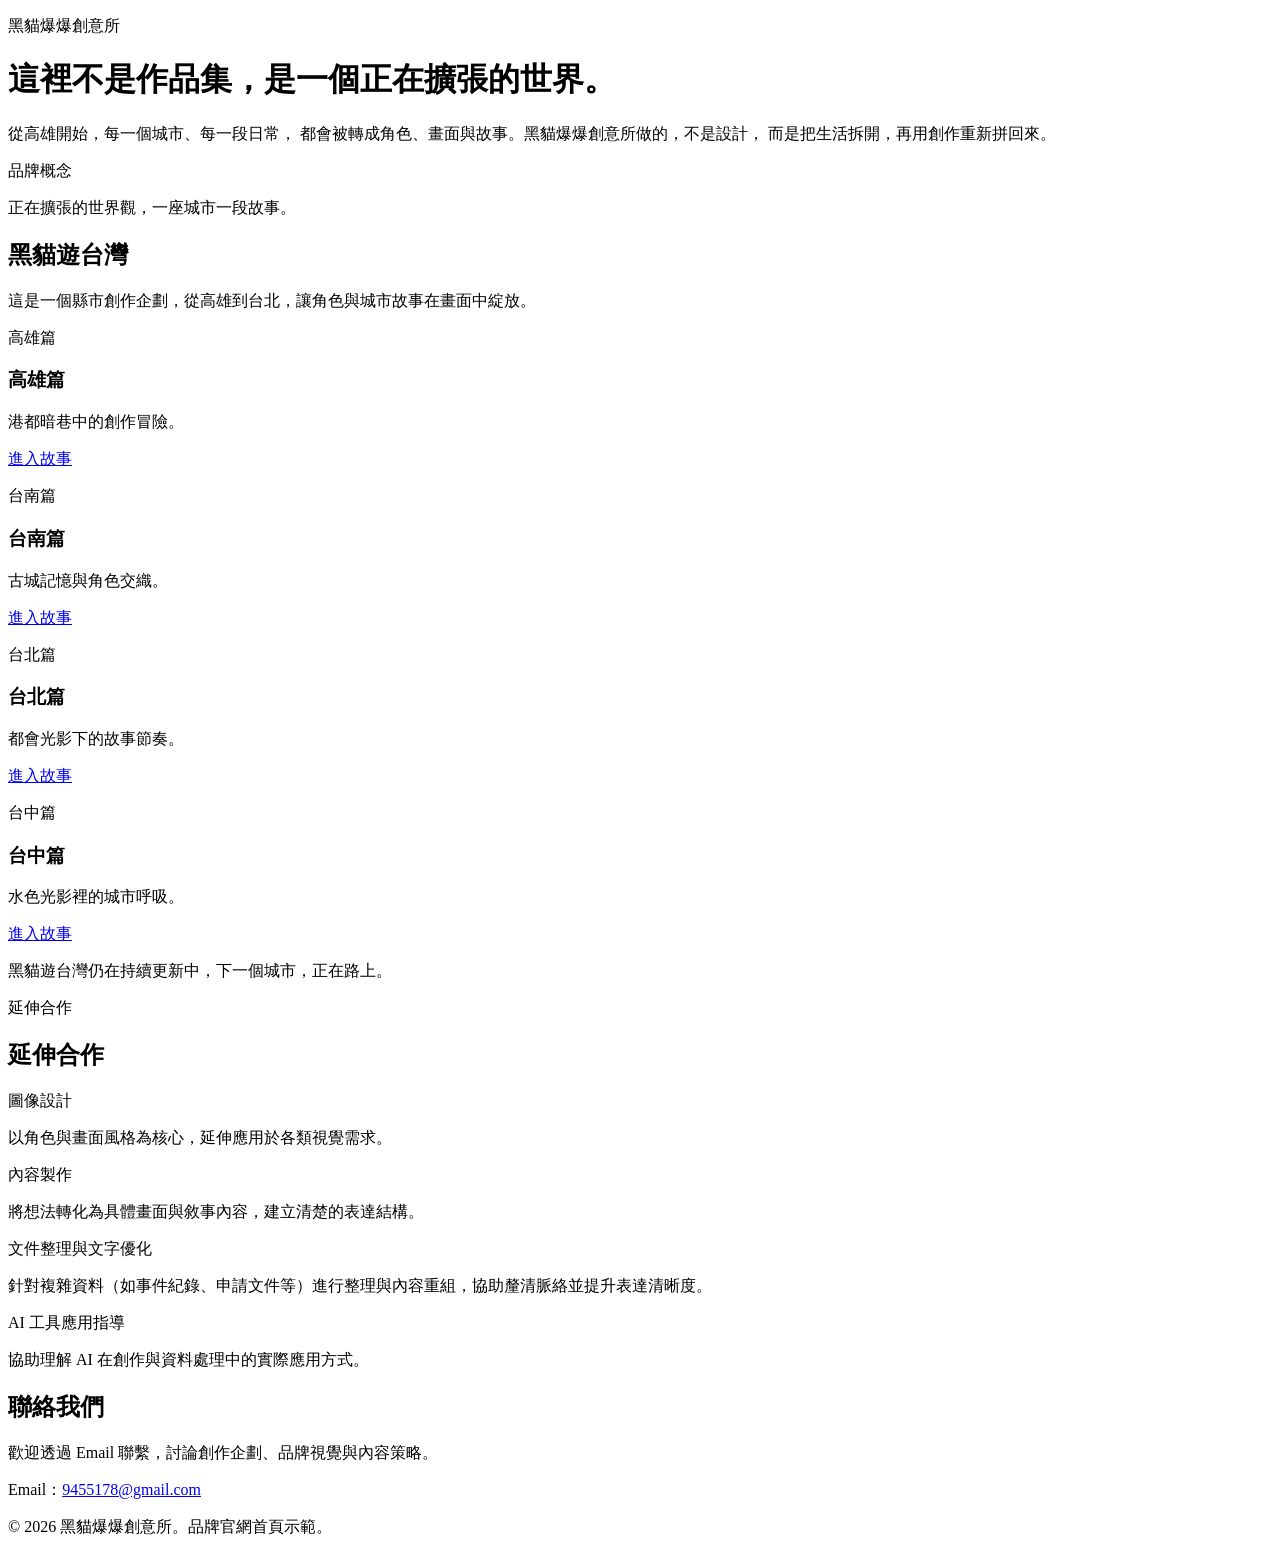
==== commit 659a9f40: "Add files via upload" ====
--- a/index.html
+++ b/index.html
@@ -1 +1 @@
-<!DOCTYPE html><html lang="zh-Hant"><head><meta charSet="utf-8"/><meta name="viewport" content="width=device-width, initial-scale=1"/><link rel="stylesheet" href="/_next/static/chunks/0ufzuebz94l1w.css" data-precedence="next"/><link rel="preload" as="script" fetchPriority="low" href="/_next/static/chunks/16i90eio_ss7o.js"/><script src="/_next/static/chunks/0dgq26a5_oy.a.js" async=""></script><script src="/_next/static/chunks/10~x95jhs6ns3.js" async=""></script><script src="/_next/static/chunks/0174xh3wfsjm1.js" async=""></script><script src="/_next/static/chunks/turbopack-0we3o9y61aled.js" async=""></script><script src="/_next/static/chunks/01xlw8hd842-c.js" async=""></script><script src="/_next/static/chunks/0d3shmwh5_nmn.js" async=""></script><title>黑貓爆爆創意所 官網</title><meta name="description" content="黑貓爆爆創意所品牌首頁，專注創作、角色、故事與城市內容。"/><script src="/_next/static/chunks/03~yq9q893hmn.js" noModule=""></script></head><body><div hidden=""><!--$--><!--/$--></div><main class="min-h-screen bg-[radial-gradient(circle_at_top,_rgba(56,189,248,0.16),_transparent_24%),_linear-gradient(180deg,#02040a_0%,#070b12_48%,#090d14_100%)] text-slate-100"><div class="mx-auto max-w-6xl px-6 py-12 sm:px-8 lg:px-10"><header class="rounded-[2rem] border border-slate-800 bg-slate-950/85 p-10 shadow-glow shadow-slate-900/40 backdrop-blur-sm"><div class="max-w-3xl"><p class="mb-5 inline-flex rounded-full border border-slate-700 bg-slate-900/75 px-4 py-2 text-sm uppercase tracking-[0.24em] text-slate-300">黑貓爆爆創意所</p><h1 class="text-4xl font-semibold tracking-tight text-slate-100 sm:text-5xl">這裡不是作品集，是一個正在擴張的世界。</h1><p class="mt-6 max-w-2xl text-slate-300 leading-8 sm:text-lg">從高雄開始，每一個城市、每一段日常， 都會被轉成角色、畫面與故事。黑貓爆爆創意所做的，不是設計， 而是把生活拆開，再用創作重新拼回來。</p><div class="mt-8 flex flex-col gap-4 sm:flex-row sm:items-center"><div class="rounded-3xl bg-slate-900/80 p-5 ring-1 ring-slate-700"><p class="text-sm uppercase tracking-[0.24em] text-slate-500">品牌概念</p><p class="mt-3 text-slate-100 text-lg">正在擴張的世界觀，一座城市一段故事。</p></div></div></div></header><section class="mt-12 space-y-8"><div class="rounded-[2rem] border border-slate-800 bg-slate-950/80 p-8 shadow-[0_0_50px_rgba(15,23,42,0.5)]"><div class="flex flex-col gap-4 sm:flex-row sm:items-end sm:justify-between"><div><h2 class="text-3xl font-semibold tracking-tight text-white">黑貓遊台灣</h2><p class="mt-3 max-w-2xl text-slate-400">這是一個縣市創作企劃，從高雄到台北，讓角色與城市故事在畫面中綻放。</p></div></div><div class="mt-10 grid gap-5 md:grid-cols-3"><article class="rounded-3xl border border-slate-800 bg-slate-900/90 p-6 transition hover:border-sky-400/40 hover:bg-slate-900"><p class="text-sm uppercase tracking-[0.2em] text-slate-500">高雄篇</p><h3 class="mt-4 text-xl font-semibold text-white">高雄篇</h3><p class="mt-3 text-slate-400">港都暗巷中的創作冒險。</p><a href="/city/kaohsiung" class="mt-6 inline-flex rounded-full bg-slate-800 px-4 py-3 text-sm font-semibold text-slate-100 ring-1 ring-slate-700 transition hover:bg-slate-700 hover:text-white">進入故事</a></article><article class="rounded-3xl border border-slate-800 bg-slate-900/90 p-6 transition hover:border-sky-400/40 hover:bg-slate-900"><p class="text-sm uppercase tracking-[0.2em] text-slate-500">台南篇</p><h3 class="mt-4 text-xl font-semibold text-white">台南篇</h3><p class="mt-3 text-slate-400">古城記憶與角色交織。</p><a href="/city/tainan" class="mt-6 inline-flex rounded-full bg-slate-800 px-4 py-3 text-sm font-semibold text-slate-100 ring-1 ring-slate-700 transition hover:bg-slate-700 hover:text-white">進入故事</a></article><article class="rounded-3xl border border-slate-800 bg-slate-900/90 p-6 transition hover:border-sky-400/40 hover:bg-slate-900"><p class="text-sm uppercase tracking-[0.2em] text-slate-500">台北篇</p><h3 class="mt-4 text-xl font-semibold text-white">台北篇</h3><p class="mt-3 text-slate-400">都會光影下的故事節奏。</p><a href="/city/taipei" class="mt-6 inline-flex rounded-full bg-slate-800 px-4 py-3 text-sm font-semibold text-slate-100 ring-1 ring-slate-700 transition hover:bg-slate-700 hover:text-white">進入故事</a></article><article class="rounded-3xl border border-slate-800 bg-slate-900/90 p-6 transition hover:border-sky-400/40 hover:bg-slate-900"><p class="text-sm uppercase tracking-[0.2em] text-slate-500">台中篇</p><h3 class="mt-4 text-xl font-semibold text-white">台中篇</h3><p class="mt-3 text-slate-400">水色光影裡的城市呼吸。</p><a href="/city/taichung" class="mt-6 inline-flex rounded-full bg-slate-800 px-4 py-3 text-sm font-semibold text-slate-100 ring-1 ring-slate-700 transition hover:bg-slate-700 hover:text-white">進入故事</a></article></div><div class="mt-8 rounded-3xl border border-slate-800 bg-slate-900/90 p-6 text-slate-200"><p class="text-base leading-8">黑貓遊台灣仍在持續更新中，下一個城市，正在路上。</p></div></div><div class="rounded-[2rem] border border-slate-800 bg-slate-950/80 p-8"><div class="flex flex-col gap-5 sm:flex-row sm:items-center sm:justify-between"><div><p class="text-sm uppercase tracking-[0.24em] text-slate-500">延伸合作</p><h2 class="mt-2 text-3xl font-semibold text-white">延伸合作</h2></div></div><div class="mt-8 grid gap-4"><div class="rounded-3xl border border-slate-800 bg-slate-900/85 p-6 text-slate-200"><p class="font-semibold text-white">圖像設計</p><p class="mt-3 text-slate-400 leading-7">以角色與畫面風格為核心，延伸應用於各類視覺需求。</p></div><div class="rounded-3xl border border-slate-800 bg-slate-900/85 p-6 text-slate-200"><p class="font-semibold text-white">內容製作</p><p class="mt-3 text-slate-400 leading-7">將想法轉化為具體畫面與敘事內容，建立清楚的表達結構。</p></div><div class="rounded-3xl border border-slate-800 bg-slate-900/85 p-6 text-slate-200"><p class="font-semibold text-white">文件整理與文字優化</p><p class="mt-3 text-slate-400 leading-7">針對複雜資料（如事件紀錄、申請文件等）進行整理與內容重組，協助釐清脈絡並提升表達清晰度。</p></div><div class="rounded-3xl border border-slate-800 bg-slate-900/85 p-6 text-slate-200"><p class="font-semibold text-white">AI 工具應用指導</p><p class="mt-3 text-slate-400 leading-7">協助理解 AI 在創作與資料處理中的實際應用方式。</p></div></div></div><section class="rounded-[2rem] border border-slate-800 bg-slate-950/80 p-8"><h2 class="text-3xl font-semibold text-white">聯絡我們</h2><p class="mt-4 max-w-2xl text-slate-300">歡迎透過 Email 聯繫，討論創作企劃、品牌視覺與內容策略。</p><p class="mt-6 rounded-3xl bg-slate-900/85 px-5 py-4 text-slate-100 ring-1 ring-slate-800">Email：<a href="mailto:9455178@gmail.com" class="text-sky-300 hover:text-sky-200">9455178@gmail.com</a></p></section></section><footer class="mt-12 border-t border-slate-800 pt-6 text-sm text-slate-500">© 2026 黑貓爆爆創意所。品牌官網首頁示範。</footer></div></main><!--$--><!--/$--><script src="/_next/static/chunks/16i90eio_ss7o.js" id="_R_" async=""></script><script>(self.__next_f=self.__next_f||[]).push([0])</script><script>self.__next_f.push([1,"1:\"$Sreact.fragment\"\n2:I[39756,[\"/_next/static/chunks/01xlw8hd842-c.js\",\"/_next/static/chunks/0d3shmwh5_nmn.js\"],\"default\"]\n3:I[37457,[\"/_next/static/chunks/01xlw8hd842-c.js\",\"/_next/static/chunks/0d3shmwh5_nmn.js\"],\"default\"]\ne:I[68027,[\"/_next/static/chunks/01xlw8hd842-c.js\",\"/_next/static/chunks/0d3shmwh5_nmn.js\"],\"default\",1]\n:HL[\"/_next/static/chunks/0ufzuebz94l1w.css\",\"style\"]\n"])</script><script>self.__next_f.push([1,"0:{\"P\":null,\"c\":[\"\",\"\"],\"q\":\"\",\"i\":false,\"f\":[[[\"\",{\"children\":[\"__PAGE__\",{}]},\"$undefined\",\"$undefined\",16],[[\"$\",\"$1\",\"c\",{\"children\":[[[\"$\",\"link\",\"0\",{\"rel\":\"stylesheet\",\"href\":\"/_next/static/chunks/0ufzuebz94l1w.css\",\"precedence\":\"next\",\"crossOrigin\":\"$undefined\",\"nonce\":\"$undefined\"}],[\"$\",\"script\",\"script-0\",{\"src\":\"/_next/static/chunks/01xlw8hd842-c.js\",\"async\":true,\"nonce\":\"$undefined\"}],[\"$\",\"script\",\"script-1\",{\"src\":\"/_next/static/chunks/0d3shmwh5_nmn.js\",\"async\":true,\"nonce\":\"$undefined\"}]],[\"$\",\"html\",null,{\"lang\":\"zh-Hant\",\"children\":[\"$\",\"body\",null,{\"children\":[\"$\",\"$L2\",null,{\"parallelRouterKey\":\"children\",\"error\":\"$undefined\",\"errorStyles\":\"$undefined\",\"errorScripts\":\"$undefined\",\"template\":[\"$\",\"$L3\",null,{}],\"templateStyles\":\"$undefined\",\"templateScripts\":\"$undefined\",\"notFound\":[[[\"$\",\"title\",null,{\"children\":\"404: This page could not be found.\"}],[\"$\",\"div\",null,{\"style\":{\"fontFamily\":\"system-ui,\\\"Segoe UI\\\",Roboto,Helvetica,Arial,sans-serif,\\\"Apple Color Emoji\\\",\\\"Segoe UI Emoji\\\"\",\"height\":\"100vh\",\"textAlign\":\"center\",\"display\":\"flex\",\"flexDirection\":\"column\",\"alignItems\":\"center\",\"justifyContent\":\"center\"},\"children\":[\"$\",\"div\",null,{\"children\":[[\"$\",\"style\",null,{\"dangerouslySetInnerHTML\":{\"__html\":\"body{color:#000;background:#fff;margin:0}.next-error-h1{border-right:1px solid rgba(0,0,0,.3)}@media (prefers-color-scheme:dark){body{color:#fff;background:#000}.next-error-h1{border-right:1px solid rgba(255,255,255,.3)}}\"}}],[\"$\",\"h1\",null,{\"className\":\"next-error-h1\",\"style\":{\"display\":\"inline-block\",\"margin\":\"0 20px 0 0\",\"padding\":\"0 23px 0 0\",\"fontSize\":24,\"fontWeight\":500,\"verticalAlign\":\"top\",\"lineHeight\":\"49px\"},\"children\":404}],[\"$\",\"div\",null,{\"style\":{\"display\":\"inline-block\"},\"children\":[\"$\",\"h2\",null,{\"style\":{\"fontSize\":14,\"fontWeight\":400,\"lineHeight\":\"49px\",\"margin\":0},\"children\":\"This page could not be found.\"}]}]]}]}]],[]],\"forbidden\":\"$undefined\",\"unauthorized\":\"$undefined\"}]}]}]]}],{\"children\":[[\"$\",\"$1\",\"c\",{\"children\":[[\"$\",\"main\",null,{\"className\":\"min-h-screen bg-[radial-gradient(circle_at_top,_rgba(56,189,248,0.16),_transparent_24%),_linear-gradient(180deg,#02040a_0%,#070b12_48%,#090d14_100%)] text-slate-100\",\"children\":[\"$\",\"div\",null,{\"className\":\"mx-auto max-w-6xl px-6 py-12 sm:px-8 lg:px-10\",\"children\":[[\"$\",\"header\",null,{\"className\":\"rounded-[2rem] border border-slate-800 bg-slate-950/85 p-10 shadow-glow shadow-slate-900/40 backdrop-blur-sm\",\"children\":[\"$\",\"div\",null,{\"className\":\"max-w-3xl\",\"children\":[[\"$\",\"p\",null,{\"className\":\"mb-5 inline-flex rounded-full border border-slate-700 bg-slate-900/75 px-4 py-2 text-sm uppercase tracking-[0.24em] text-slate-300\",\"children\":\"黑貓爆爆創意所\"}],[\"$\",\"h1\",null,{\"className\":\"text-4xl font-semibold tracking-tight text-slate-100 sm:text-5xl\",\"children\":\"這裡不是作品集，是一個正在擴張的世界。\"}],[\"$\",\"p\",null,{\"className\":\"mt-6 max-w-2xl text-slate-300 leading-8 sm:text-lg\",\"children\":\"從高雄開始，每一個城市、每一段日常， 都會被轉成角色、畫面與故事。黑貓爆爆創意所做的，不是設計， 而是把生活拆開，再用創作重新拼回來。\"}],[\"$\",\"div\",null,{\"className\":\"mt-8 flex flex-col gap-4 sm:flex-row sm:items-center\",\"children\":[\"$\",\"div\",null,{\"className\":\"rounded-3xl bg-slate-900/80 p-5 ring-1 ring-slate-700\",\"children\":[[\"$\",\"p\",null,{\"className\":\"text-sm uppercase tracking-[0.24em] text-slate-500\",\"children\":\"品牌概念\"}],[\"$\",\"p\",null,{\"className\":\"mt-3 text-slate-100 text-lg\",\"children\":\"正在擴張的世界觀，一座城市一段故事。\"}]]}]}]]}]}],[\"$\",\"section\",null,{\"className\":\"mt-12 space-y-8\",\"children\":[[\"$\",\"div\",null,{\"className\":\"rounded-[2rem] border border-slate-800 bg-slate-950/80 p-8 shadow-[0_0_50px_rgba(15,23,42,0.5)]\",\"children\":[[\"$\",\"div\",null,{\"className\":\"flex flex-col gap-4 sm:flex-row sm:items-end sm:justify-between\",\"children\":[\"$\",\"div\",null,{\"children\":[[\"$\",\"h2\",null,{\"className\":\"text-3xl font-semibold tracking-tight text-white\",\"children\":\"黑貓遊台灣\"}],[\"$\",\"p\",null,{\"className\":\"mt-3 max-w-2xl text-slate-400\",\"children\":\"這是一個縣市創作企劃，從高雄到台北，讓角色與城市故事在畫面中綻放。\"}]]}]}],[\"$\",\"div\",null,{\"className\":\"mt-10 grid gap-5 md:grid-cols-3\",\"children\":[[\"$\",\"article\",\"高雄篇\",{\"className\":\"rounded-3xl border border-slate-800 bg-slate-900/90 p-6 transition hover:border-sky-400/40 hover:bg-slate-900\",\"children\":[[\"$\",\"p\",null,{\"className\":\"text-sm uppercase tracking-[0.2em] text-slate-500\",\"children\":\"高雄篇\"}],[\"$\",\"h3\",null,{\"className\":\"mt-4 text-xl font-semibold text-white\",\"children\":\"高雄篇\"}],[\"$\",\"p\",null,{\"className\":\"mt-3 text-slate-400\",\"children\":\"港都暗巷中的創作冒險。\"}],\"$L4\"]}],\"$L5\",\"$L6\",\"$L7\"]}],\"$L8\"]}],\"$L9\",\"$La\"]}],\"$Lb\"]}]}],null,\"$Lc\"]}],{},null,false,null]},null,false,null],\"$Ld\",false]],\"m\":\"$undefined\",\"G\":[\"$e\",[\"$Lf\"]],\"S\":true,\"h\":null,\"s\":\"$undefined\",\"l\":\"$undefined\",\"p\":\"$undefined\",\"d\":\"$undefined\",\"b\":\"AlTSBiGaIXcFZ89Tr7Q_d\"}\n"])</script><script>self.__next_f.push([1,"10:I[97367,[\"/_next/static/chunks/01xlw8hd842-c.js\",\"/_next/static/chunks/0d3shmwh5_nmn.js\"],\"OutletBoundary\"]\n11:\"$Sreact.suspense\"\n13:I[97367,[\"/_next/static/chunks/01xlw8hd842-c.js\",\"/_next/static/chunks/0d3shmwh5_nmn.js\"],\"ViewportBoundary\"]\n15:I[97367,[\"/_next/static/chunks/01xlw8hd842-c.js\",\"/_next/static/chunks/0d3shmwh5_nmn.js\"],\"MetadataBoundary\"]\n4:[\"$\",\"a\",null,{\"href\":\"/city/kaohsiung\",\"className\":\"mt-6 inline-flex rounded-full bg-slate-800 px-4 py-3 text-sm font-semibold text-slate-100 ring-1 ring-slate-700 transition hover:bg-slate-700 hover:text-white\",\"children\":\"進入故事\"}]\n5:[\"$\",\"article\",\"台南篇\",{\"className\":\"rounded-3xl border border-slate-800 bg-slate-900/90 p-6 transition hover:border-sky-400/40 hover:bg-slate-900\",\"children\":[[\"$\",\"p\",null,{\"className\":\"text-sm uppercase tracking-[0.2em] text-slate-500\",\"children\":\"台南篇\"}],[\"$\",\"h3\",null,{\"className\":\"mt-4 text-xl font-semibold text-white\",\"children\":\"台南篇\"}],[\"$\",\"p\",null,{\"className\":\"mt-3 text-slate-400\",\"children\":\"古城記憶與角色交織。\"}],[\"$\",\"a\",null,{\"href\":\"/city/tainan\",\"className\":\"mt-6 inline-flex rounded-full bg-slate-800 px-4 py-3 text-sm font-semibold text-slate-100 ring-1 ring-slate-700 transition hover:bg-slate-700 hover:text-white\",\"children\":\"進入故事\"}]]}]\n6:[\"$\",\"article\",\"台北篇\",{\"className\":\"rounded-3xl border border-slate-800 bg-slate-900/90 p-6 transition hover:border-sky-400/40 hover:bg-slate-900\",\"children\":[[\"$\",\"p\",null,{\"className\":\"text-sm uppercase tracking-[0.2em] text-slate-500\",\"children\":\"台北篇\"}],[\"$\",\"h3\",null,{\"className\":\"mt-4 text-xl font-semibold text-white\",\"children\":\"台北篇\"}],[\"$\",\"p\",null,{\"className\":\"mt-3 text-slate-400\",\"children\":\"都會光影下的故事節奏。\"}],[\"$\",\"a\",null,{\"href\":\"/city/taipei\",\"className\":\"mt-6 inline-flex rounded-full bg-slate-800 px-4 py-3 text-sm font-semibold text-slate-100 ring-1 ring-slate-700 transition hover:bg-slate-700 hover:text-white\",\"children\":\"進入故事\"}]]}]\n7:[\"$\",\"article\",\"台中篇\",{\"className\":\"rounded-3xl border border-slate-800 bg-slate-900/90 p-6 transition hover:border-sky-400/40 hover:bg-slate-900\",\"children\":[[\"$\",\"p\",null,{\"className\":\"text-sm uppercase tracking-[0.2em] text-slate-500\",\"children\":\"台中篇\"}],[\"$\",\"h3\",null,{\"className\":\"mt-4 text-xl font-semibold text-white\",\"children\":\"台中篇\"}],[\"$\",\"p\",null,{\"className\":\"mt-3 text-slate-400\",\"children\":\"水色光影裡的城市呼吸。\"}],[\"$\",\"a\",null,{\"href\":\"/city/taichung\",\"className\":\"mt-6 inline-flex rounded-full bg-slate-800 px-4 py-3 text-sm font-semibold text-slate-100 ring-1 ring-slate-700 transition hover:bg-slate-700 hover:text-white\",\"children\":\"進入故事\"}]]}]\n8:[\"$\",\"div\",null,{\"className\":\"mt-8 rounded-3xl border border-slate-800 bg-slate-900/90 p-6 text-slate-200\",\"children\":[\"$\",\"p\",null,{\"className\":\"text-base leading-8\",\"children\":\"黑貓遊台灣仍在持續更新中，下一個城市，正在路上。\"}]}]\n"])</script><script>self.__next_f.push([1,"9:[\"$\",\"div\",null,{\"className\":\"rounded-[2rem] border border-slate-800 bg-slate-950/80 p-8\",\"children\":[[\"$\",\"div\",null,{\"className\":\"flex flex-col gap-5 sm:flex-row sm:items-center sm:justify-between\",\"children\":[\"$\",\"div\",null,{\"children\":[[\"$\",\"p\",null,{\"className\":\"text-sm uppercase tracking-[0.24em] text-slate-500\",\"children\":\"延伸合作\"}],[\"$\",\"h2\",null,{\"className\":\"mt-2 text-3xl font-semibold text-white\",\"children\":\"延伸合作\"}]]}]}],[\"$\",\"div\",null,{\"className\":\"mt-8 grid gap-4\",\"children\":[[\"$\",\"div\",null,{\"className\":\"rounded-3xl border border-slate-800 bg-slate-900/85 p-6 text-slate-200\",\"children\":[[\"$\",\"p\",null,{\"className\":\"font-semibold text-white\",\"children\":\"圖像設計\"}],[\"$\",\"p\",null,{\"className\":\"mt-3 text-slate-400 leading-7\",\"children\":\"以角色與畫面風格為核心，延伸應用於各類視覺需求。\"}]]}],[\"$\",\"div\",null,{\"className\":\"rounded-3xl border border-slate-800 bg-slate-900/85 p-6 text-slate-200\",\"children\":[[\"$\",\"p\",null,{\"className\":\"font-semibold text-white\",\"children\":\"內容製作\"}],[\"$\",\"p\",null,{\"className\":\"mt-3 text-slate-400 leading-7\",\"children\":\"將想法轉化為具體畫面與敘事內容，建立清楚的表達結構。\"}]]}],[\"$\",\"div\",null,{\"className\":\"rounded-3xl border border-slate-800 bg-slate-900/85 p-6 text-slate-200\",\"children\":[[\"$\",\"p\",null,{\"className\":\"font-semibold text-white\",\"children\":\"文件整理與文字優化\"}],[\"$\",\"p\",null,{\"className\":\"mt-3 text-slate-400 leading-7\",\"children\":\"針對複雜資料（如事件紀錄、申請文件等）進行整理與內容重組，協助釐清脈絡並提升表達清晰度。\"}]]}],[\"$\",\"div\",null,{\"className\":\"rounded-3xl border border-slate-800 bg-slate-900/85 p-6 text-slate-200\",\"children\":[[\"$\",\"p\",null,{\"className\":\"font-semibold text-white\",\"children\":\"AI 工具應用指導\"}],[\"$\",\"p\",null,{\"className\":\"mt-3 text-slate-400 leading-7\",\"children\":\"協助理解 AI 在創作與資料處理中的實際應用方式。\"}]]}]]}]]}]\n"])</script><script>self.__next_f.push([1,"a:[\"$\",\"section\",null,{\"className\":\"rounded-[2rem] border border-slate-800 bg-slate-950/80 p-8\",\"children\":[[\"$\",\"h2\",null,{\"className\":\"text-3xl font-semibold text-white\",\"children\":\"聯絡我們\"}],[\"$\",\"p\",null,{\"className\":\"mt-4 max-w-2xl text-slate-300\",\"children\":\"歡迎透過 Email 聯繫，討論創作企劃、品牌視覺與內容策略。\"}],[\"$\",\"p\",null,{\"className\":\"mt-6 rounded-3xl bg-slate-900/85 px-5 py-4 text-slate-100 ring-1 ring-slate-800\",\"children\":[\"Email：\",[\"$\",\"a\",null,{\"href\":\"mailto:9455178@gmail.com\",\"className\":\"text-sky-300 hover:text-sky-200\",\"children\":\"9455178@gmail.com\"}]]}]]}]\nb:[\"$\",\"footer\",null,{\"className\":\"mt-12 border-t border-slate-800 pt-6 text-sm text-slate-500\",\"children\":\"© 2026 黑貓爆爆創意所。品牌官網首頁示範。\"}]\nc:[\"$\",\"$L10\",null,{\"children\":[\"$\",\"$11\",null,{\"name\":\"Next.MetadataOutlet\",\"children\":\"$@12\"}]}]\nd:[\"$\",\"$1\",\"h\",{\"children\":[null,[\"$\",\"$L13\",null,{\"children\":\"$L14\"}],[\"$\",\"div\",null,{\"hidden\":true,\"children\":[\"$\",\"$L15\",null,{\"children\":[\"$\",\"$11\",null,{\"name\":\"Next.Metadata\",\"children\":\"$L16\"}]}]}],null]}]\nf:[\"$\",\"link\",\"0\",{\"rel\":\"stylesheet\",\"href\":\"/_next/static/chunks/0ufzuebz94l1w.css\",\"precedence\":\"next\",\"crossOrigin\":\"$undefined\",\"nonce\":\"$undefined\"}]\n"])</script><script>self.__next_f.push([1,"14:[[\"$\",\"meta\",\"0\",{\"charSet\":\"utf-8\"}],[\"$\",\"meta\",\"1\",{\"name\":\"viewport\",\"content\":\"width=device-width, initial-scale=1\"}]]\n"])</script><script>self.__next_f.push([1,"12:null\n16:[[\"$\",\"title\",\"0\",{\"children\":\"黑貓爆爆創意所 官網\"}],[\"$\",\"meta\",\"1\",{\"name\":\"description\",\"content\":\"黑貓爆爆創意所品牌首頁，專注創作、角色、故事與城市內容。\"}]]\n"])</script></body></html>+<!DOCTYPE html><html lang="zh-Hant"><head><meta charSet="utf-8"/><meta name="viewport" content="width=device-width, initial-scale=1"/><link rel="stylesheet" href="/blackcat-site/_next/static/chunks/0ufzuebz94l1w.css" data-precedence="next"/><link rel="preload" as="script" fetchPriority="low" href="/blackcat-site/_next/static/chunks/16i90eio_ss7o.js"/><script src="/blackcat-site/_next/static/chunks/0dgq26a5_oy.a.js" async=""></script><script src="/blackcat-site/_next/static/chunks/10~x95jhs6ns3.js" async=""></script><script src="/blackcat-site/_next/static/chunks/0-g3nh.l.ugok.js" async=""></script><script src="/blackcat-site/_next/static/chunks/turbopack-0k1m_rdtrqu8t.js" async=""></script><script src="/blackcat-site/_next/static/chunks/01xlw8hd842-c.js" async=""></script><script src="/blackcat-site/_next/static/chunks/0d3shmwh5_nmn.js" async=""></script><title>黑貓爆爆創意所 官網</title><meta name="description" content="黑貓爆爆創意所品牌首頁，專注創作、角色、故事與城市內容。"/><script src="/blackcat-site/_next/static/chunks/03~yq9q893hmn.js" noModule=""></script></head><body><div hidden=""><!--$--><!--/$--></div><main class="min-h-screen bg-[radial-gradient(circle_at_top,_rgba(56,189,248,0.16),_transparent_24%),_linear-gradient(180deg,#02040a_0%,#070b12_48%,#090d14_100%)] text-slate-100"><div class="mx-auto max-w-6xl px-6 py-12 sm:px-8 lg:px-10"><header class="rounded-[2rem] border border-slate-800 bg-slate-950/85 p-10 shadow-glow shadow-slate-900/40 backdrop-blur-sm"><div class="max-w-3xl"><p class="mb-5 inline-flex rounded-full border border-slate-700 bg-slate-900/75 px-4 py-2 text-sm uppercase tracking-[0.24em] text-slate-300">黑貓爆爆創意所</p><h1 class="text-4xl font-semibold tracking-tight text-slate-100 sm:text-5xl">這裡不是作品集，是一個正在擴張的世界。</h1><p class="mt-6 max-w-2xl text-slate-300 leading-8 sm:text-lg">從高雄開始，每一個城市、每一段日常， 都會被轉成角色、畫面與故事。黑貓爆爆創意所做的，不是設計， 而是把生活拆開，再用創作重新拼回來。</p><div class="mt-8 flex flex-col gap-4 sm:flex-row sm:items-center"><div class="rounded-3xl bg-slate-900/80 p-5 ring-1 ring-slate-700"><p class="text-sm uppercase tracking-[0.24em] text-slate-500">品牌概念</p><p class="mt-3 text-slate-100 text-lg">正在擴張的世界觀，一座城市一段故事。</p></div></div></div></header><section class="mt-12 space-y-8"><div class="rounded-[2rem] border border-slate-800 bg-slate-950/80 p-8 shadow-[0_0_50px_rgba(15,23,42,0.5)]"><div class="flex flex-col gap-4 sm:flex-row sm:items-end sm:justify-between"><div><h2 class="text-3xl font-semibold tracking-tight text-white">黑貓遊台灣</h2><p class="mt-3 max-w-2xl text-slate-400">這是一個縣市創作企劃，從高雄到台北，讓角色與城市故事在畫面中綻放。</p></div></div><div class="mt-10 grid gap-5 md:grid-cols-3"><article class="rounded-3xl border border-slate-800 bg-slate-900/90 p-6 transition hover:border-sky-400/40 hover:bg-slate-900"><p class="text-sm uppercase tracking-[0.2em] text-slate-500">高雄篇</p><h3 class="mt-4 text-xl font-semibold text-white">高雄篇</h3><p class="mt-3 text-slate-400">港都暗巷中的創作冒險。</p><a href="/city/kaohsiung" class="mt-6 inline-flex rounded-full bg-slate-800 px-4 py-3 text-sm font-semibold text-slate-100 ring-1 ring-slate-700 transition hover:bg-slate-700 hover:text-white">進入故事</a></article><article class="rounded-3xl border border-slate-800 bg-slate-900/90 p-6 transition hover:border-sky-400/40 hover:bg-slate-900"><p class="text-sm uppercase tracking-[0.2em] text-slate-500">台南篇</p><h3 class="mt-4 text-xl font-semibold text-white">台南篇</h3><p class="mt-3 text-slate-400">古城記憶與角色交織。</p><a href="/city/tainan" class="mt-6 inline-flex rounded-full bg-slate-800 px-4 py-3 text-sm font-semibold text-slate-100 ring-1 ring-slate-700 transition hover:bg-slate-700 hover:text-white">進入故事</a></article><article class="rounded-3xl border border-slate-800 bg-slate-900/90 p-6 transition hover:border-sky-400/40 hover:bg-slate-900"><p class="text-sm uppercase tracking-[0.2em] text-slate-500">台北篇</p><h3 class="mt-4 text-xl font-semibold text-white">台北篇</h3><p class="mt-3 text-slate-400">都會光影下的故事節奏。</p><a href="/city/taipei" class="mt-6 inline-flex rounded-full bg-slate-800 px-4 py-3 text-sm font-semibold text-slate-100 ring-1 ring-slate-700 transition hover:bg-slate-700 hover:text-white">進入故事</a></article><article class="rounded-3xl border border-slate-800 bg-slate-900/90 p-6 transition hover:border-sky-400/40 hover:bg-slate-900"><p class="text-sm uppercase tracking-[0.2em] text-slate-500">台中篇</p><h3 class="mt-4 text-xl font-semibold text-white">台中篇</h3><p class="mt-3 text-slate-400">水色光影裡的城市呼吸。</p><a href="/city/taichung" class="mt-6 inline-flex rounded-full bg-slate-800 px-4 py-3 text-sm font-semibold text-slate-100 ring-1 ring-slate-700 transition hover:bg-slate-700 hover:text-white">進入故事</a></article></div><div class="mt-8 rounded-3xl border border-slate-800 bg-slate-900/90 p-6 text-slate-200"><p class="text-base leading-8">黑貓遊台灣仍在持續更新中，下一個城市，正在路上。</p></div></div><div class="rounded-[2rem] border border-slate-800 bg-slate-950/80 p-8"><div class="flex flex-col gap-5 sm:flex-row sm:items-center sm:justify-between"><div><p class="text-sm uppercase tracking-[0.24em] text-slate-500">延伸合作</p><h2 class="mt-2 text-3xl font-semibold text-white">延伸合作</h2></div></div><div class="mt-8 grid gap-4"><div class="rounded-3xl border border-slate-800 bg-slate-900/85 p-6 text-slate-200"><p class="font-semibold text-white">圖像設計</p><p class="mt-3 text-slate-400 leading-7">以角色與畫面風格為核心，延伸應用於各類視覺需求。</p></div><div class="rounded-3xl border border-slate-800 bg-slate-900/85 p-6 text-slate-200"><p class="font-semibold text-white">內容製作</p><p class="mt-3 text-slate-400 leading-7">將想法轉化為具體畫面與敘事內容，建立清楚的表達結構。</p></div><div class="rounded-3xl border border-slate-800 bg-slate-900/85 p-6 text-slate-200"><p class="font-semibold text-white">文件整理與文字優化</p><p class="mt-3 text-slate-400 leading-7">針對複雜資料（如事件紀錄、申請文件等）進行整理與內容重組，協助釐清脈絡並提升表達清晰度。</p></div><div class="rounded-3xl border border-slate-800 bg-slate-900/85 p-6 text-slate-200"><p class="font-semibold text-white">AI 工具應用指導</p><p class="mt-3 text-slate-400 leading-7">協助理解 AI 在創作與資料處理中的實際應用方式。</p></div></div></div><section class="rounded-[2rem] border border-slate-800 bg-slate-950/80 p-8"><h2 class="text-3xl font-semibold text-white">聯絡我們</h2><p class="mt-4 max-w-2xl text-slate-300">歡迎透過 Email 聯繫，討論創作企劃、品牌視覺與內容策略。</p><p class="mt-6 rounded-3xl bg-slate-900/85 px-5 py-4 text-slate-100 ring-1 ring-slate-800">Email：<a href="mailto:9455178@gmail.com" class="text-sky-300 hover:text-sky-200">9455178@gmail.com</a></p></section></section><footer class="mt-12 border-t border-slate-800 pt-6 text-sm text-slate-500">© 2026 黑貓爆爆創意所。品牌官網首頁示範。</footer></div></main><!--$--><!--/$--><script src="/blackcat-site/_next/static/chunks/16i90eio_ss7o.js" id="_R_" async=""></script><script>(self.__next_f=self.__next_f||[]).push([0])</script><script>self.__next_f.push([1,"1:\"$Sreact.fragment\"\n2:I[39756,[\"/blackcat-site/_next/static/chunks/01xlw8hd842-c.js\",\"/blackcat-site/_next/static/chunks/0d3shmwh5_nmn.js\"],\"default\"]\n3:I[37457,[\"/blackcat-site/_next/static/chunks/01xlw8hd842-c.js\",\"/blackcat-site/_next/static/chunks/0d3shmwh5_nmn.js\"],\"default\"]\nf:I[68027,[\"/blackcat-site/_next/static/chunks/01xlw8hd842-c.js\",\"/blackcat-site/_next/static/chunks/0d3shmwh5_nmn.js\"],\"default\",1]\n:HL[\"/blackcat-site/_next/static/chunks/0ufzuebz94l1w.css\",\"style\"]\n"])</script><script>self.__next_f.push([1,"0:{\"P\":null,\"c\":[\"\",\"\"],\"q\":\"\",\"i\":false,\"f\":[[[\"\",{\"children\":[\"__PAGE__\",{}]},\"$undefined\",\"$undefined\",16],[[\"$\",\"$1\",\"c\",{\"children\":[[[\"$\",\"link\",\"0\",{\"rel\":\"stylesheet\",\"href\":\"/blackcat-site/_next/static/chunks/0ufzuebz94l1w.css\",\"precedence\":\"next\",\"crossOrigin\":\"$undefined\",\"nonce\":\"$undefined\"}],[\"$\",\"script\",\"script-0\",{\"src\":\"/blackcat-site/_next/static/chunks/01xlw8hd842-c.js\",\"async\":true,\"nonce\":\"$undefined\"}],[\"$\",\"script\",\"script-1\",{\"src\":\"/blackcat-site/_next/static/chunks/0d3shmwh5_nmn.js\",\"async\":true,\"nonce\":\"$undefined\"}]],[\"$\",\"html\",null,{\"lang\":\"zh-Hant\",\"children\":[\"$\",\"body\",null,{\"children\":[\"$\",\"$L2\",null,{\"parallelRouterKey\":\"children\",\"error\":\"$undefined\",\"errorStyles\":\"$undefined\",\"errorScripts\":\"$undefined\",\"template\":[\"$\",\"$L3\",null,{}],\"templateStyles\":\"$undefined\",\"templateScripts\":\"$undefined\",\"notFound\":[[[\"$\",\"title\",null,{\"children\":\"404: This page could not be found.\"}],[\"$\",\"div\",null,{\"style\":{\"fontFamily\":\"system-ui,\\\"Segoe UI\\\",Roboto,Helvetica,Arial,sans-serif,\\\"Apple Color Emoji\\\",\\\"Segoe UI Emoji\\\"\",\"height\":\"100vh\",\"textAlign\":\"center\",\"display\":\"flex\",\"flexDirection\":\"column\",\"alignItems\":\"center\",\"justifyContent\":\"center\"},\"children\":[\"$\",\"div\",null,{\"children\":[[\"$\",\"style\",null,{\"dangerouslySetInnerHTML\":{\"__html\":\"body{color:#000;background:#fff;margin:0}.next-error-h1{border-right:1px solid rgba(0,0,0,.3)}@media (prefers-color-scheme:dark){body{color:#fff;background:#000}.next-error-h1{border-right:1px solid rgba(255,255,255,.3)}}\"}}],[\"$\",\"h1\",null,{\"className\":\"next-error-h1\",\"style\":{\"display\":\"inline-block\",\"margin\":\"0 20px 0 0\",\"padding\":\"0 23px 0 0\",\"fontSize\":24,\"fontWeight\":500,\"verticalAlign\":\"top\",\"lineHeight\":\"49px\"},\"children\":404}],[\"$\",\"div\",null,{\"style\":{\"display\":\"inline-block\"},\"children\":[\"$\",\"h2\",null,{\"style\":{\"fontSize\":14,\"fontWeight\":400,\"lineHeight\":\"49px\",\"margin\":0},\"children\":\"This page could not be found.\"}]}]]}]}]],[]],\"forbidden\":\"$undefined\",\"unauthorized\":\"$undefined\"}]}]}]]}],{\"children\":[[\"$\",\"$1\",\"c\",{\"children\":[[\"$\",\"main\",null,{\"className\":\"min-h-screen bg-[radial-gradient(circle_at_top,_rgba(56,189,248,0.16),_transparent_24%),_linear-gradient(180deg,#02040a_0%,#070b12_48%,#090d14_100%)] text-slate-100\",\"children\":[\"$\",\"div\",null,{\"className\":\"mx-auto max-w-6xl px-6 py-12 sm:px-8 lg:px-10\",\"children\":[[\"$\",\"header\",null,{\"className\":\"rounded-[2rem] border border-slate-800 bg-slate-950/85 p-10 shadow-glow shadow-slate-900/40 backdrop-blur-sm\",\"children\":[\"$\",\"div\",null,{\"className\":\"max-w-3xl\",\"children\":[[\"$\",\"p\",null,{\"className\":\"mb-5 inline-flex rounded-full border border-slate-700 bg-slate-900/75 px-4 py-2 text-sm uppercase tracking-[0.24em] text-slate-300\",\"children\":\"黑貓爆爆創意所\"}],[\"$\",\"h1\",null,{\"className\":\"text-4xl font-semibold tracking-tight text-slate-100 sm:text-5xl\",\"children\":\"這裡不是作品集，是一個正在擴張的世界。\"}],[\"$\",\"p\",null,{\"className\":\"mt-6 max-w-2xl text-slate-300 leading-8 sm:text-lg\",\"children\":\"從高雄開始，每一個城市、每一段日常， 都會被轉成角色、畫面與故事。黑貓爆爆創意所做的，不是設計， 而是把生活拆開，再用創作重新拼回來。\"}],[\"$\",\"div\",null,{\"className\":\"mt-8 flex flex-col gap-4 sm:flex-row sm:items-center\",\"children\":[\"$\",\"div\",null,{\"className\":\"rounded-3xl bg-slate-900/80 p-5 ring-1 ring-slate-700\",\"children\":[[\"$\",\"p\",null,{\"className\":\"text-sm uppercase tracking-[0.24em] text-slate-500\",\"children\":\"品牌概念\"}],[\"$\",\"p\",null,{\"className\":\"mt-3 text-slate-100 text-lg\",\"children\":\"正在擴張的世界觀，一座城市一段故事。\"}]]}]}]]}]}],[\"$\",\"section\",null,{\"className\":\"mt-12 space-y-8\",\"children\":[[\"$\",\"div\",null,{\"className\":\"rounded-[2rem] border border-slate-800 bg-slate-950/80 p-8 shadow-[0_0_50px_rgba(15,23,42,0.5)]\",\"children\":[[\"$\",\"div\",null,{\"className\":\"flex flex-col gap-4 sm:flex-row sm:items-end sm:justify-between\",\"children\":[\"$\",\"div\",null,{\"children\":[[\"$\",\"h2\",null,{\"className\":\"text-3xl font-semibold tracking-tight text-white\",\"children\":\"黑貓遊台灣\"}],[\"$\",\"p\",null,{\"className\":\"mt-3 max-w-2xl text-slate-400\",\"children\":\"這是一個縣市創作企劃，從高雄到台北，讓角色與城市故事在畫面中綻放。\"}]]}]}],[\"$\",\"div\",null,{\"className\":\"mt-10 grid gap-5 md:grid-cols-3\",\"children\":[[\"$\",\"article\",\"高雄篇\",{\"className\":\"rounded-3xl border border-slate-800 bg-slate-900/90 p-6 transition hover:border-sky-400/40 hover:bg-slate-900\",\"children\":[[\"$\",\"p\",null,{\"className\":\"text-sm uppercase tracking-[0.2em] text-slate-500\",\"children\":\"高雄篇\"}],[\"$\",\"h3\",null,{\"className\":\"mt-4 text-xl font-semibold text-white\",\"children\":\"高雄篇\"}],\"$L4\",\"$L5\"]}],\"$L6\",\"$L7\",\"$L8\"]}],\"$L9\"]}],\"$La\",\"$Lb\"]}],\"$Lc\"]}]}],null,\"$Ld\"]}],{},null,false,null]},null,false,null],\"$Le\",false]],\"m\":\"$undefined\",\"G\":[\"$f\",[\"$L10\"]],\"S\":true,\"h\":null,\"s\":\"$undefined\",\"l\":\"$undefined\",\"p\":\"$undefined\",\"d\":\"$undefined\",\"b\":\"HwjyVAwEf0_P5MWDFc_cW\"}\n"])</script><script>self.__next_f.push([1,"11:I[97367,[\"/blackcat-site/_next/static/chunks/01xlw8hd842-c.js\",\"/blackcat-site/_next/static/chunks/0d3shmwh5_nmn.js\"],\"OutletBoundary\"]\n12:\"$Sreact.suspense\"\n14:I[97367,[\"/blackcat-site/_next/static/chunks/01xlw8hd842-c.js\",\"/blackcat-site/_next/static/chunks/0d3shmwh5_nmn.js\"],\"ViewportBoundary\"]\n16:I[97367,[\"/blackcat-site/_next/static/chunks/01xlw8hd842-c.js\",\"/blackcat-site/_next/static/chunks/0d3shmwh5_nmn.js\"],\"MetadataBoundary\"]\n4:[\"$\",\"p\",null,{\"className\":\"mt-3 text-slate-400\",\"children\":\"港都暗巷中的創作冒險。\"}]\n5:[\"$\",\"a\",null,{\"href\":\"/city/kaohsiung\",\"className\":\"mt-6 inline-flex rounded-full bg-slate-800 px-4 py-3 text-sm font-semibold text-slate-100 ring-1 ring-slate-700 transition hover:bg-slate-700 hover:text-white\",\"children\":\"進入故事\"}]\n6:[\"$\",\"article\",\"台南篇\",{\"className\":\"rounded-3xl border border-slate-800 bg-slate-900/90 p-6 transition hover:border-sky-400/40 hover:bg-slate-900\",\"children\":[[\"$\",\"p\",null,{\"className\":\"text-sm uppercase tracking-[0.2em] text-slate-500\",\"children\":\"台南篇\"}],[\"$\",\"h3\",null,{\"className\":\"mt-4 text-xl font-semibold text-white\",\"children\":\"台南篇\"}],[\"$\",\"p\",null,{\"className\":\"mt-3 text-slate-400\",\"children\":\"古城記憶與角色交織。\"}],[\"$\",\"a\",null,{\"href\":\"/city/tainan\",\"className\":\"mt-6 inline-flex rounded-full bg-slate-800 px-4 py-3 text-sm font-semibold text-slate-100 ring-1 ring-slate-700 transition hover:bg-slate-700 hover:text-white\",\"children\":\"進入故事\"}]]}]\n7:[\"$\",\"article\",\"台北篇\",{\"className\":\"rounded-3xl border border-slate-800 bg-slate-900/90 p-6 transition hover:border-sky-400/40 hover:bg-slate-900\",\"children\":[[\"$\",\"p\",null,{\"className\":\"text-sm uppercase tracking-[0.2em] text-slate-500\",\"children\":\"台北篇\"}],[\"$\",\"h3\",null,{\"className\":\"mt-4 text-xl font-semibold text-white\",\"children\":\"台北篇\"}],[\"$\",\"p\",null,{\"className\":\"mt-3 text-slate-400\",\"children\":\"都會光影下的故事節奏。\"}],[\"$\",\"a\",null,{\"href\":\"/city/taipei\",\"className\":\"mt-6 inline-flex rounded-full bg-slate-800 px-4 py-3 text-sm font-semibold text-slate-100 ring-1 ring-slate-700 transition hover:bg-slate-700 hover:text-white\",\"children\":\"進入故事\"}]]}]\n8:[\"$\",\"article\",\"台中篇\",{\"className\":\"rounded-3xl border border-slate-800 bg-slate-900/90 p-6 transition hover:border-sky-400/40 hover:bg-slate-900\",\"children\":[[\"$\",\"p\",null,{\"className\":\"text-sm uppercase tracking-[0.2em] text-slate-500\",\"children\":\"台中篇\"}],[\"$\",\"h3\",null,{\"className\":\"mt-4 text-xl font-semibold text-white\",\"children\":\"台中篇\"}],[\"$\",\"p\",null,{\"className\":\"mt-3 text-slate-400\",\"children\":\"水色光影裡的城市呼吸。\"}],[\"$\",\"a\",null,{\"href\":\"/city/taichung\",\"className\":\"mt-6 inline-flex rounded-full bg-slate-800 px-4 py-3 text-sm font-semibold text-slate-100 ring-1 ring-slate-700 transition hover:bg-slate-700 hover:text-white\",\"children\":\"進入故事\"}]]}]\n9:[\"$\",\"div\",null,{\"className\":\"mt-8 rounded-3xl border border-slate-800 bg-slate-900/90 p-6 text-slate-200\",\"children\":[\"$\",\"p\",null,{\"className\":\"text-base leading-8\",\"children\":\"黑貓遊台灣仍在持續更新中，下一個城市，正在路上。\"}]}]\n"])</script><script>self.__next_f.push([1,"a:[\"$\",\"div\",null,{\"className\":\"rounded-[2rem] border border-slate-800 bg-slate-950/80 p-8\",\"children\":[[\"$\",\"div\",null,{\"className\":\"flex flex-col gap-5 sm:flex-row sm:items-center sm:justify-between\",\"children\":[\"$\",\"div\",null,{\"children\":[[\"$\",\"p\",null,{\"className\":\"text-sm uppercase tracking-[0.24em] text-slate-500\",\"children\":\"延伸合作\"}],[\"$\",\"h2\",null,{\"className\":\"mt-2 text-3xl font-semibold text-white\",\"children\":\"延伸合作\"}]]}]}],[\"$\",\"div\",null,{\"className\":\"mt-8 grid gap-4\",\"children\":[[\"$\",\"div\",null,{\"className\":\"rounded-3xl border border-slate-800 bg-slate-900/85 p-6 text-slate-200\",\"children\":[[\"$\",\"p\",null,{\"className\":\"font-semibold text-white\",\"children\":\"圖像設計\"}],[\"$\",\"p\",null,{\"className\":\"mt-3 text-slate-400 leading-7\",\"children\":\"以角色與畫面風格為核心，延伸應用於各類視覺需求。\"}]]}],[\"$\",\"div\",null,{\"className\":\"rounded-3xl border border-slate-800 bg-slate-900/85 p-6 text-slate-200\",\"children\":[[\"$\",\"p\",null,{\"className\":\"font-semibold text-white\",\"children\":\"內容製作\"}],[\"$\",\"p\",null,{\"className\":\"mt-3 text-slate-400 leading-7\",\"children\":\"將想法轉化為具體畫面與敘事內容，建立清楚的表達結構。\"}]]}],[\"$\",\"div\",null,{\"className\":\"rounded-3xl border border-slate-800 bg-slate-900/85 p-6 text-slate-200\",\"children\":[[\"$\",\"p\",null,{\"className\":\"font-semibold text-white\",\"children\":\"文件整理與文字優化\"}],[\"$\",\"p\",null,{\"className\":\"mt-3 text-slate-400 leading-7\",\"children\":\"針對複雜資料（如事件紀錄、申請文件等）進行整理與內容重組，協助釐清脈絡並提升表達清晰度。\"}]]}],[\"$\",\"div\",null,{\"className\":\"rounded-3xl border border-slate-800 bg-slate-900/85 p-6 text-slate-200\",\"children\":[[\"$\",\"p\",null,{\"className\":\"font-semibold text-white\",\"children\":\"AI 工具應用指導\"}],[\"$\",\"p\",null,{\"className\":\"mt-3 text-slate-400 leading-7\",\"children\":\"協助理解 AI 在創作與資料處理中的實際應用方式。\"}]]}]]}]]}]\n"])</script><script>self.__next_f.push([1,"b:[\"$\",\"section\",null,{\"className\":\"rounded-[2rem] border border-slate-800 bg-slate-950/80 p-8\",\"children\":[[\"$\",\"h2\",null,{\"className\":\"text-3xl font-semibold text-white\",\"children\":\"聯絡我們\"}],[\"$\",\"p\",null,{\"className\":\"mt-4 max-w-2xl text-slate-300\",\"children\":\"歡迎透過 Email 聯繫，討論創作企劃、品牌視覺與內容策略。\"}],[\"$\",\"p\",null,{\"className\":\"mt-6 rounded-3xl bg-slate-900/85 px-5 py-4 text-slate-100 ring-1 ring-slate-800\",\"children\":[\"Email：\",[\"$\",\"a\",null,{\"href\":\"mailto:9455178@gmail.com\",\"className\":\"text-sky-300 hover:text-sky-200\",\"children\":\"9455178@gmail.com\"}]]}]]}]\nc:[\"$\",\"footer\",null,{\"className\":\"mt-12 border-t border-slate-800 pt-6 text-sm text-slate-500\",\"children\":\"© 2026 黑貓爆爆創意所。品牌官網首頁示範。\"}]\nd:[\"$\",\"$L11\",null,{\"children\":[\"$\",\"$12\",null,{\"name\":\"Next.MetadataOutlet\",\"children\":\"$@13\"}]}]\ne:[\"$\",\"$1\",\"h\",{\"children\":[null,[\"$\",\"$L14\",null,{\"children\":\"$L15\"}],[\"$\",\"div\",null,{\"hidden\":true,\"children\":[\"$\",\"$L16\",null,{\"children\":[\"$\",\"$12\",null,{\"name\":\"Next.Metadata\",\"children\":\"$L17\"}]}]}],null]}]\n10:[\"$\",\"link\",\"0\",{\"rel\":\"stylesheet\",\"href\":\"/blackcat-site/_next/static/chunks/0ufzuebz94l1w.css\",\"precedence\":\"next\",\"crossOrigin\":\"$undefined\",\"nonce\":\"$undefined\"}]\n"])</script><script>self.__next_f.push([1,"15:[[\"$\",\"meta\",\"0\",{\"charSet\":\"utf-8\"}],[\"$\",\"meta\",\"1\",{\"name\":\"viewport\",\"content\":\"width=device-width, initial-scale=1\"}]]\n"])</script><script>self.__next_f.push([1,"13:null\n17:[[\"$\",\"title\",\"0\",{\"children\":\"黑貓爆爆創意所 官網\"}],[\"$\",\"meta\",\"1\",{\"name\":\"description\",\"content\":\"黑貓爆爆創意所品牌首頁，專注創作、角色、故事與城市內容。\"}]]\n"])</script></body></html>
